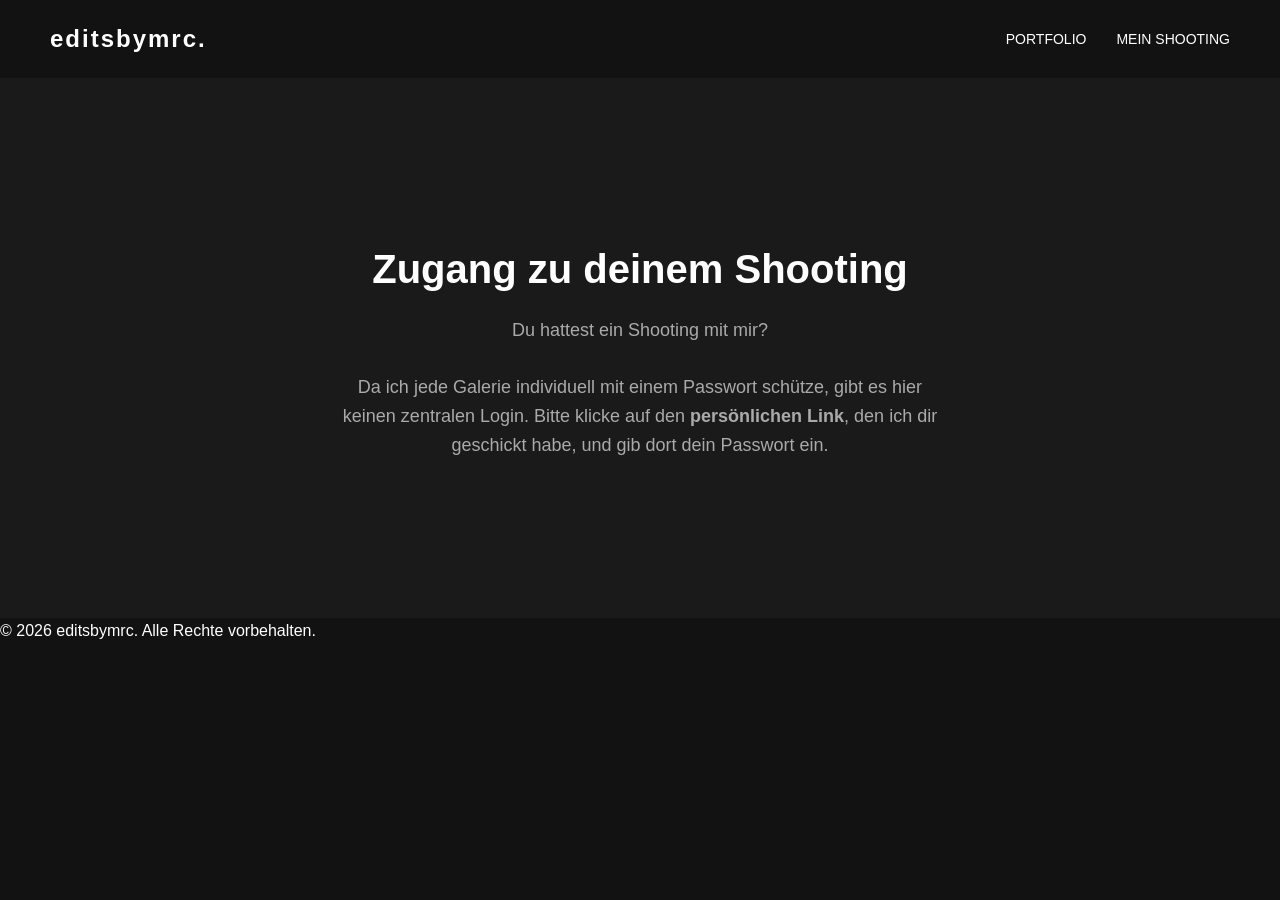
==== galerie.html @ 22534517 "hinzufügung von paar bilder" ====
<!DOCTYPE html>
<html lang="de">
<head>
    <meta charset="UTF-8">
    <meta name="viewport" content="width=device-width, initial-scale=1.0">
    <title>Mein Shooting | editsbymrc</title>
    <link rel="stylesheet" href="css/style.css">
</head>
<body>
<header>
    <div class="logo">
        <h1>editsbymrc.</h1>
    </div>
    <nav>
        <ul>
            <li><a href="index.html">Portfolio</a></li>
            <li><a href="galerie.html">Mein Shooting</a></li>
        </ul>
    </nav>
</header>

<main>
    <section class="hero fade-in" style="background: #1a1a1a; min-height: 60vh; display: flex; flex-direction: column; justify-content: center; align-items: center;">
        <h2>Zugang zu deinem Shooting</h2>
        <p style="color: #aaaaaa; max-width: 600px; margin: 0 auto;">
            Du hattest ein Shooting mit mir? <br><br>
            Da ich jede Galerie individuell mit einem Passwort schütze, gibt es hier keinen zentralen Login.
            Bitte klicke auf den <strong>persönlichen Link</strong>, den ich dir geschickt habe, und gib dort dein Passwort ein.
        </p>
    </section>
</main>

<footer>
    <p>&copy; 2026 editsbymrc. Alle Rechte vorbehalten.</p>
</footer>
</body>
</html>
---- css/style.css ----
/* --- BASIS-DESIGN (Dark Mode) --- */
* {
    margin: 0;
    padding: 0;
    box-sizing: border-box;
    font-family: 'Helvetica Neue', Arial, sans-serif;
}

html {
    scroll-behavior: smooth;
}

body {
    background-color: #121212;
    color: #ffffff;
    line-height: 1.6;
    /* Verhindert horizontales Scrollen global (WICHTIG!) */
    overflow-x: hidden;
}

/* Grundregel: Bilder dürfen NIEMALS breiter sein als ihr Container */
img {
    max-width: 100%;
    height: auto;
    display: block;
}

/* --- NAVIGATION --- */
header {
    display: flex;
    justify-content: space-between;
    align-items: center;
    padding: 20px 50px;
    background-color: rgba(18, 18, 18, 0.9);
    position: sticky;
    top: 0;
    z-index: 100;
}

header .logo h1 {
    font-size: 24px;
    letter-spacing: 2px;
}

nav ul {
    list-style: none;
    display: flex;
    gap: 30px;
}

nav a {
    color: #ffffff;
    text-decoration: none;
    font-size: 14px;
    text-transform: uppercase;
    transition: color 0.3s ease;
}

nav a:hover {
    color: #1259f3; /* Dein kräftiges Blau */
}

/* --- HERO SECTION (Einleitung) --- */
.hero {
    text-align: center;
    padding: 100px 20px;
    background: linear-gradient(to bottom, #1a1a1a, #121212);
}

.hero h2 {
    font-size: 40px;
    margin-bottom: 15px;
}

.hero p {
    color: #aaaaaa;
    font-size: 18px;
}

/* --- ANIMATIONEN --- */
.fade-in {
    animation: fadeInUp 1.2s ease-out forwards;
}

@keyframes fadeInUp {
    from {
        opacity: 0;
        transform: translateY(30px);
    }
    to {
        opacity: 1;
        transform: translateY(0);
    }
}

/* --- DAS BILDER-GRID (Portfolio) --- */
.portfolio-grid {
    display: grid;
    grid-template-columns: repeat(auto-fit, minmax(300px, 1fr));
    gap: 20px;
    padding: 50px;
}

/* --- DER MAGISCHE BILDERSCHUTZ (iPhone & Rechtsklick) --- */
.image-protect {
    position: relative;
    overflow: hidden;
    border-radius: 8px;
    transition: transform 0.4s ease, box-shadow 0.4s ease;
}

.image-protect:hover {
    transform: translateY(-5px);
    box-shadow: 0 10px 20px rgba(0, 0, 0, 0.5);
}

.image-protect img {
    width: 100%;
    height: 100%;
    object-fit: cover;

    /* Verhindert das Markieren des Bildes */
    user-select: none;
    -webkit-user-select: none;

    /* Deaktiviert Klick/Touch-Events auf das Bild */
    pointer-events: none;
}

/* Der unsichtbare Schild (Overlay) */
.image-protect .overlay {
    position: absolute;
    top: 0;
    left: 0;
    width: 100%;
    height: 100%;
    z-index: 10;
}

/* --- BUTTONS --- */
.btn-cta {
    display: inline-block;
    padding: 12px 30px;
    background-color: #1259f3;
    color: #ffffff;
    text-decoration: none;
    border-radius: 5px;
    font-weight: bold;
    text-transform: uppercase;
    font-size: 14px;
    letter-spacing: 1px;
    transition: background-color 0.3s ease, transform 0.2s ease;
    border: none;
    cursor: pointer;
}

.btn-cta:hover {
    background-color: #0d44c4;
    transform: translateY(-2px);
}

.btn-cta-small {
    display: inline-block;
    padding: 8px 20px;
    background-color: #1259f3;
    color: #ffffff;
    text-decoration: none;
    border-radius: 5px;
    font-weight: bold;
    text-transform: uppercase;
    font-size: 12px;
    letter-spacing: 1px;
    transition: background-color 0.3s ease, transform 0.2s ease;
    border: none;
    cursor: pointer;
    margin-top: 10px;
}

.btn-cta-small:hover {
    background-color: #0d44c4;
    transform: translateY(-2px);
}

/* --- POSTER BEREICH --- */
.poster-grid {
    display: grid;
    grid-template-columns: repeat(auto-fit, minmax(280px, 1fr));
    gap: 30px;
    padding: 40px 20px;
    max-width: 1200px;
    margin: 0 auto;
}

.poster-item {
    background-color: #1a1a1a;
    padding: 20px;
    border-radius: 8px;
    border: 1px solid #333;
    transition: border-color 0.3s ease;
}

.poster-item:hover {
    border-color: #1259f3;
}

.poster-image {
    margin-bottom: 15px;
    height: 250px;
    overflow: hidden;
}

.poster-item h3 {
    font-size: 18px;
    margin-bottom: 5px;
}

.poster-price {
    color: #aaaaaa;
    font-size: 14px;
    margin-bottom: 10px;
}

/* --- ENDGÜLTIGER MOBILER FIX (Smartphones & Tablets) --- */
@media (max-width: 768px) {

    header {
        flex-direction: column;
        padding: 15px;
    }

    /* FIX: Menüpunkte zentriert untereinander, kein Ausbrechen mehr! */
    nav ul {
        flex-direction: column;
        align-items: center;
        gap: 15px;
        padding: 0;
        width: 100%;
        margin-top: 15px;
    }

    .hero {
        padding: 40px 15px;
    }

    .hero h2 {
        font-size: 28px;
    }

    /* Grids radikal auf 1 Spalte zwingen, Padding reduzieren */
    .portfolio-grid, .poster-grid {
        padding: 15px;
        grid-template-columns: 1fr;
        gap: 20px;
    }
}
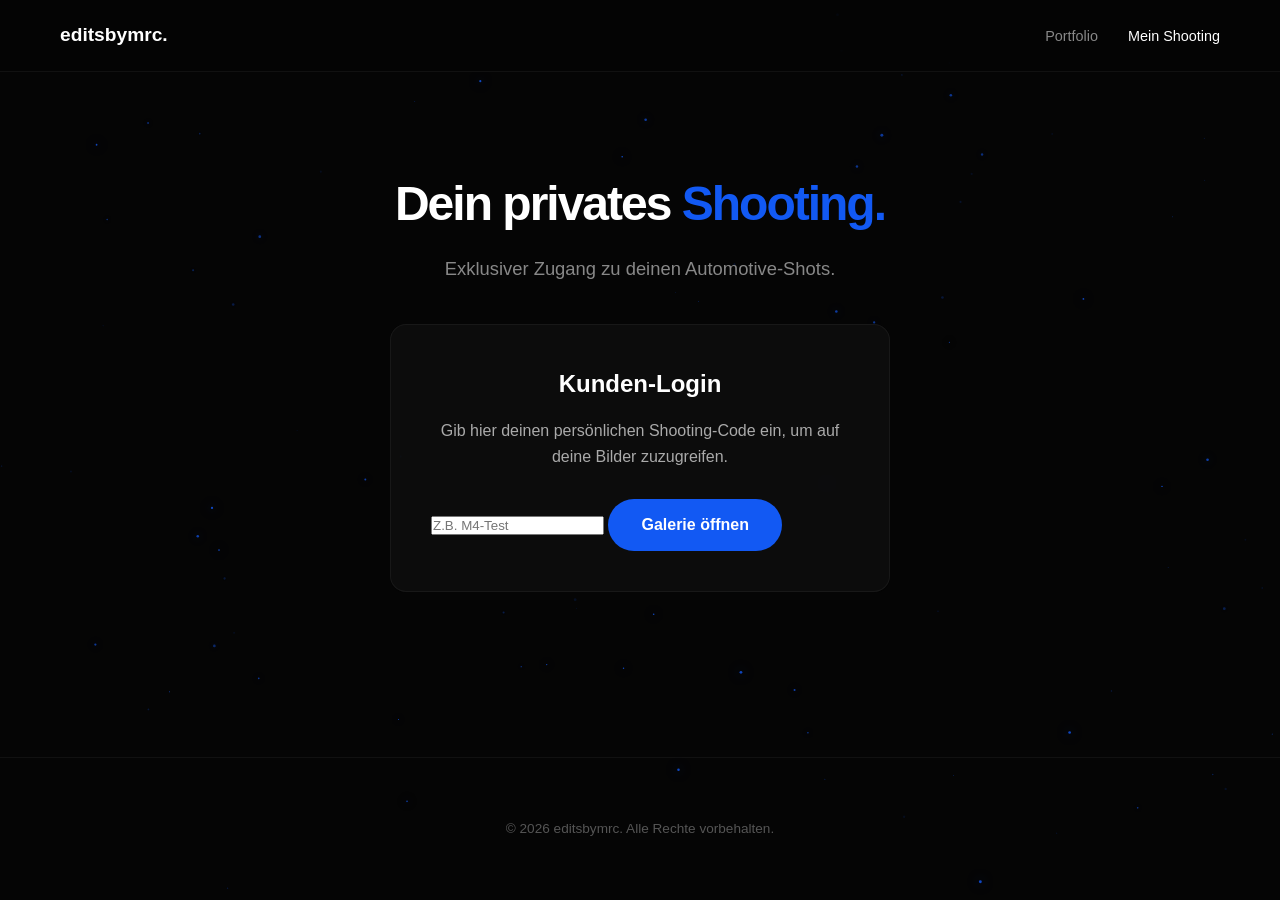
==== commit c342ebf0: "Kleinere Verbesserungen im Index und erste grosse schritte im Privaten shooting" ====
--- a/galerie.html
+++ b/galerie.html
@@ -2,36 +2,183 @@
 <html lang="de">
 <head>
     <meta charset="UTF-8">
-    <meta name="viewport" content="width=device-width, initial-scale=1.0">
-    <title>Mein Shooting | editsbymrc</title>
-    <link rel="stylesheet" href="css/style.css">
+    <meta name="viewport" content="width=device-width, initial-scale=1.0, maximum-scale=1.0, user-scalable=no">
+    <title>Mein Shooting | editsbymrc.</title>
+    <link rel="stylesheet" href="css/style.css?v=2.4">
 </head>
-<body>
-<header>
-    <div class="logo">
-        <h1>editsbymrc.</h1>
+
+<body oncontextmenu="return false;">
+
+<canvas id="particle-canvas"></canvas>
+
+<header class="glass-nav">
+    <div class="nav-container">
+        <div class="logo">
+            <h1>editsbymrc.</h1>
+        </div>
+        <nav>
+            <ul>
+                <li><a href="index.html">Portfolio</a></li>
+                <li><a href="galerie.html" class="active">Mein Shooting</a></li>
+            </ul>
+        </nav>
     </div>
-    <nav>
-        <ul>
-            <li><a href="index.html">Portfolio</a></li>
-            <li><a href="galerie.html">Mein Shooting</a></li>
-        </ul>
-    </nav>
 </header>
 
 <main>
-    <section class="hero fade-in" style="background: #1a1a1a; min-height: 60vh; display: flex; flex-direction: column; justify-content: center; align-items: center;">
-        <h2>Zugang zu deinem Shooting</h2>
-        <p style="color: #aaaaaa; max-width: 600px; margin: 0 auto;">
-            Du hattest ein Shooting mit mir? <br><br>
-            Da ich jede Galerie individuell mit einem Passwort schütze, gibt es hier keinen zentralen Login.
-            Bitte klicke auf den <strong>persönlichen Link</strong>, den ich dir geschickt habe, und gib dort dein Passwort ein.
-        </p>
+    <section class="hero framer-reveal" style="min-height: 80vh; display: flex; flex-direction: column; justify-content: center; padding-top: 150px;">
+
+        <h1 class="blur-reveal" style="font-size: 3rem;">Dein privates <span class="accent-text">Shooting.</span></h1>
+        <p style="font-size: 1.15rem; color: #888; margin-bottom: 40px;">Exklusiver Zugang zu deinen Automotive-Shots.</p>
+
+        <div class="service-card framer-reveal" style="max-width: 500px; width: 100%; margin: 0 auto; text-align: left; background: rgba(17, 17, 17, 0.7); backdrop-filter: blur(10px);">
+            <h3 style="font-size: 1.5rem; margin-bottom: 15px; color: #fff; text-align: center;">Kunden-Login</h3>
+            <p style="color: #aaa; font-size: 1rem; line-height: 1.6; margin-bottom: 30px; text-align: center;">
+                Gib hier deinen persönlichen Shooting-Code ein, um auf deine Bilder zuzugreifen.
+            </p>
+
+            <div class="login-wrapper">
+                <input type="text" id="shootingCode" class="login-input" placeholder="Z.B. M4-Test" onkeypress="handleEnter(event)">
+                <button onclick="openGallery()" class="btn-primary login-btn">Galerie öffnen</button>
+            </div>
+
+            <p id="error-msg" style="color: #ff4444; font-size: 0.9rem; margin-top: 15px; display: none; text-align: center;">Bitte gib einen gültigen Code ein.</p>
+        </div>
+
     </section>
 </main>
 
-<footer>
-    <p>&copy; 2026 editsbymrc. Alle Rechte vorbehalten.</p>
+<footer style="position: absolute; bottom: 0; width: 100%; border-top: 1px solid rgba(255, 255, 255, 0.05);">
+    <p style="padding: 20px; text-align: center; color: #555; font-size: 0.85rem; margin: 0;">&copy; 2026 editsbymrc. Alle Rechte vorbehalten.</p>
 </footer>
+
+<script>
+    // --- KUNDEN-LOGIN REDIRECT FUNKTION ---
+    function openGallery() {
+        const code = document.getElementById('shootingCode').value.trim();
+        const errorMsg = document.getElementById('error-msg');
+
+        if(code === "") {
+            errorMsg.style.display = "block";
+            document.getElementById('shootingCode').style.borderColor = "#ff4444";
+        } else {
+            errorMsg.style.display = "none";
+            // Leitet auf den eingegebenen Code + .html weiter
+            window.location.href = code + ".html";
+        }
+    }
+
+    function handleEnter(e) {
+        if(e.key === 'Enter') {
+            openGallery();
+        }
+    }
+
+    // --- Einfliegen der Elemente (Framer Reveal) ---
+    document.addEventListener("DOMContentLoaded", function() {
+        const observer = new IntersectionObserver((entries) => {
+            entries.forEach(entry => {
+                if (entry.isIntersecting) {
+                    entry.target.classList.add('framer-show');
+                    observer.unobserve(entry.target);
+                }
+            });
+        }, { threshold: 0.1 });
+
+        document.querySelectorAll('.framer-reveal').forEach((el) => {
+            observer.observe(el);
+        });
+    });
+
+    // --- Blur-Effekt der Überschrift ---
+    document.addEventListener("DOMContentLoaded", function() {
+        const blurText = document.querySelector('.blur-reveal');
+        if (blurText) {
+            const makeSharp = () => {
+                blurText.classList.add('focused');
+            };
+            window.addEventListener('mousemove', makeSharp, { once: true });
+            window.addEventListener('touchstart', makeSharp, { once: true });
+            setTimeout(makeSharp, 1000);
+        }
+    });
+
+    // --- Partikel-Hintergrund ---
+    document.addEventListener("DOMContentLoaded", function() {
+        const canvas = document.getElementById('particle-canvas');
+        if (!canvas) return;
+        const ctx = canvas.getContext('2d');
+
+        let particlesArray = [];
+
+        function setCanvasSize() {
+            canvas.width = window.innerWidth;
+            canvas.height = window.innerHeight;
+        }
+        setCanvasSize();
+
+        class Particle {
+            constructor() {
+                this.x = Math.random() * canvas.width;
+                this.y = Math.random() * canvas.height;
+                this.size = Math.random() * 1.2 + 0.3;
+                this.speedX = Math.random() * 0.3 - 0.15;
+                this.speedY = Math.random() * 0.3 - 0.15;
+                this.angle = Math.random() * Math.PI * 2;
+                this.pulseSpeed = Math.random() * 0.015 + 0.005;
+                this.opacity = 0;
+            }
+
+            update() {
+                this.x += this.speedX;
+                this.y += this.speedY;
+
+                if (this.x < 0) this.x = canvas.width;
+                if (this.x > canvas.width) this.x = 0;
+                if (this.y < 0) this.y = canvas.height;
+                if (this.y > canvas.height) this.y = 0;
+
+                this.angle += this.pulseSpeed;
+                this.opacity = (Math.sin(this.angle) * 0.35) + 0.45;
+            }
+
+            draw() {
+                ctx.beginPath();
+                ctx.arc(this.x, this.y, this.size, 0, Math.PI * 2);
+                ctx.fillStyle = `rgba(18, 89, 243, ${this.opacity})`;
+                ctx.shadowBlur = 15 * this.opacity;
+                ctx.shadowColor = `rgba(18, 89, 243, ${this.opacity})`;
+                ctx.fill();
+            }
+        }
+
+        function init() {
+            particlesArray = [];
+            let numberOfParticles = (canvas.width * canvas.height) / 12000;
+
+            for (let i = 0; i < numberOfParticles; i++) {
+                particlesArray.push(new Particle());
+            }
+        }
+
+        function animate() {
+            ctx.clearRect(0, 0, canvas.width, canvas.height);
+            for (let i = 0; i < particlesArray.length; i++) {
+                particlesArray[i].update();
+                particlesArray[i].draw();
+            }
+            requestAnimationFrame(animate);
+        }
+
+        init();
+        animate();
+
+        window.addEventListener('resize', () => {
+            setCanvasSize();
+            init();
+        });
+    });
+</script>
+
 </body>
 </html>
--- a/css/style.css
+++ b/css/style.css
@@ -1,255 +1,507 @@
-/* --- BASIS-DESIGN (Dark Mode) --- */
+/* =========================================
+   EDITSBYMRC - MASTER CSS (CLEAN & FIXED)
+   ========================================= */
+
+/* =========================================
+   PARTIKEL HINTERGRUND FIX
+   ========================================= */
+#particle-canvas {
+    position: fixed !important;
+    top: 0 !important;
+    left: 0 !important;
+    width: 100vw !important;
+    height: 100vh !important;
+    z-index: -999 !important;
+    pointer-events: none !important;
+    display: block !important;
+    margin: 0 !important;
+    padding: 0 !important;
+}
+
+/* --- OVERFLOW-FIX (Rettet das Sticky-Scroll-Rad) --- */
+html {
+    width: 100vw;
+    max-width: 100%;
+}
+
+body {
+    background-color: #050505;
+    color: #e0e0e0;
+    line-height: 1.6;
+    overflow-x: hidden;
+}
+
+/* --- RESET & BASIS --- */
 * {
     margin: 0;
     padding: 0;
     box-sizing: border-box;
-    font-family: 'Helvetica Neue', Arial, sans-serif;
-}
-
-html {
-    scroll-behavior: smooth;
-}
-
-body {
-    background-color: #121212;
-    color: #ffffff;
-    line-height: 1.6;
-    /* Verhindert horizontales Scrollen global (WICHTIG!) */
-    overflow-x: hidden;
-}
-
-/* Grundregel: Bilder dürfen NIEMALS breiter sein als ihr Container */
+    font-family: -apple-system, BlinkMacSystemFont, "Segoe UI", Roboto, Helvetica, Arial, sans-serif;
+}
+
+/* --- BILDERSCHUTZ --- */
 img {
-    max-width: 100%;
-    height: auto;
-    display: block;
-}
+    -webkit-touch-callout: none;
+    -webkit-user-select: none;
+    -moz-user-select: none;
+    -ms-user-select: none;
+    user-select: none;
+    -webkit-user-drag: none;
+    pointer-events: auto;
+}
+
+/* --- HILFSKLASSEN --- */
+.ratio-2-3 { aspect-ratio: 2 / 3; }
+.ratio-3-2 { aspect-ratio: 3 / 2; }
 
 /* --- NAVIGATION --- */
-header {
+.glass-nav {
+    position: fixed;
+    top: 0;
+    width: 100%;
+    background: rgba(5, 5, 5, 0.7);
+    backdrop-filter: blur(16px);
+    -webkit-backdrop-filter: blur(16px);
+    border-bottom: 1px solid rgba(255, 255, 255, 0.05);
+    z-index: 1000;
+}
+
+.nav-container {
+    max-width: 1200px;
+    margin: 0 auto;
+    padding: 20px;
     display: flex;
     justify-content: space-between;
     align-items: center;
-    padding: 20px 50px;
-    background-color: rgba(18, 18, 18, 0.9);
-    position: sticky;
-    top: 0;
-    z-index: 100;
-}
-
-header .logo h1 {
-    font-size: 24px;
-    letter-spacing: 2px;
-}
-
-nav ul {
-    list-style: none;
+}
+
+.logo h1 { font-size: 1.2rem; font-weight: 700; color: #fff; }
+nav ul { list-style: none; display: flex; gap: 30px; }
+nav a { color: #888; text-decoration: none; font-size: 0.9rem; font-weight: 500; transition: color 0.3s ease; }
+nav a:hover, nav a.active { color: #fff; }
+
+/* --- HERO SECTION --- */
+.hero {
+    padding: 180px 20px 100px 20px;
+    text-align: center;
+    max-width: 800px;
+    margin: 0 auto;
+}
+
+.hero h1 { font-size: 4rem; font-weight: 800; letter-spacing: -2px; line-height: 1.1; margin-bottom: 24px; color: #ffffff; }
+.accent-text { color: #1259f3; }
+.hero p { font-size: 1.25rem; color: #888; margin-bottom: 20px; }
+
+/* --- TEXT ANIMATION: BREATHING GLOW --- */
+.text-glow-pulse {
+    display: block;
+    margin-bottom: 40px;
+    color: #ffffff;
+    font-weight: bold;
+    animation: neonPulse 5.0s ease-in-out infinite alternate;
+}
+
+@keyframes neonPulse {
+    from { text-shadow: 0 0 19px #1259F3, 0 0 38px #1259F3; }
+    to { text-shadow: 0 0 75px #1259F3, 0 0 113px #1259F3; }
+}
+
+/* --- BUTTON VARIANTE 2: RADAR PULSE --- */
+.btn-primary {
+    display: inline-block;
+    background-color: #1259f3;
+    color: #ffffff;
+    padding: 16px 32px;
+    border-radius: 30px;
+    text-decoration: none;
+    font-weight: 600;
+    font-size: 1rem;
+    transition: all 0.3s cubic-bezier(0.16, 1, 0.3, 1);
+    border: 1px solid transparent;
+    animation: buttonPulse 2s infinite;
+}
+
+.btn-primary:hover {
+    background-color: #0d46c4;
+    transform: translateY(-3px);
+    animation: none;
+    box-shadow: 0 10px 30px rgba(18, 89, 243, 0.6);
+}
+
+@keyframes buttonPulse {
+    0% { box-shadow: 0 0 0 0 rgba(18, 89, 243, 0.7); }
+    70% { box-shadow: 0 0 0 15px rgba(18, 89, 243, 0); }
+    100% { box-shadow: 0 0 0 0 rgba(18, 89, 243, 0); }
+}
+
+/* --- CINEMATIC BLUR REVEAL --- */
+.blur-reveal {
+    filter: blur(12px);
+    opacity: 0.7;
+    transition: filter 1.5s cubic-bezier(0.16, 1, 0.3, 1), opacity 1.5s ease;
+    cursor: pointer;
+}
+.blur-reveal.focused { filter: blur(0px); opacity: 1; }
+
+/* =========================================
+   SCROLL-WHEEL GALERIE (Desktop)
+   ========================================= */
+.wheel-section { height: 400vh; margin-top: 10vh; position: relative; }
+
+/* Die Hintergrundfarbe ist wieder #050505, damit es exakt wie vorher aussieht */
+.wheel-sticky { position: sticky; top: 0; height: 100vh; width: 100%; overflow: hidden; background-color: #050505; }
+.wheel-container {
+    position: absolute; bottom: -68vw; left: 50%; width: 100vw; height: 100vw;
+    margin-left: -50vw; border-radius: 50%; transition: transform 0.1s linear;
+}
+
+.wheel-item {
+    position: absolute; top: -160px; left: 50%; width: 240px; margin-left: -120px;
+    transform-origin: center calc(50vw + 160px); transform: rotate(calc(var(--i) * 30deg));
+}
+
+.wheel-item .img-wrapper {
+    border-radius: 12px; overflow: hidden; border: 1px solid rgba(255, 255, 255, 0.05);
+    background: #111; box-shadow: 0 25px 50px rgba(0,0,0,0.7); transition: transform 0.4s ease;
+    width: 100%;
+    aspect-ratio: 2 / 3;
+}
+
+.wheel-item img { width: 100%; height: 100%; object-fit: cover; display: block; }
+.wheel-item:hover .img-wrapper { transform: scale(1.05) translateY(-15px); border-color: #1259f3; }
+
+.wheel-blur-overlay {
+    position: absolute; bottom: -5px; left: 0; width: 100%; height: 20vh;
+    background: linear-gradient(to bottom, rgba(5,5,5,0) 0%, rgba(5,5,5,0.9) 60%, rgba(5,5,5,1) 100%);
+    backdrop-filter: blur(12px); -webkit-backdrop-filter: blur(12px);
+    mask-image: linear-gradient(to bottom, rgba(0,0,0,0) 0%, rgba(0,0,0,1) 40%);
+    -webkit-mask-image: -webkit-linear-gradient(top, rgba(0,0,0,0) 0%, rgba(0,0,0,1) 40%);
+    z-index: 10; pointer-events: none;
+}
+
+/* --- SCROLL INDIKATOR: ATMENDE BLAUE PFEILE --- */
+.scroll-indicator-arrows {
+    position: absolute;
+    bottom: 8vh;
+    left: 50%;
+    transform: translateX(-50%);
+    z-index: 20;
     display: flex;
-    gap: 30px;
-}
-
-nav a {
+    flex-direction: column;
+    align-items: center;
+    pointer-events: none;
+}
+
+.scroll-indicator-arrows .scroll-text {
+    color: #888;
+    font-size: 0.65rem;
+    letter-spacing: 4px;
+    text-transform: uppercase;
+    margin-bottom: 5px;
+}
+
+.scroll-indicator-arrows .arrow-container {
+    display: flex;
+    flex-direction: column;
+    align-items: center;
+}
+
+/* Die blauen Pfeilspitzen */
+.scroll-arrow {
+    width: 14px;
+    height: 14px;
+    border-right: 2px solid #1259f3;
+    border-bottom: 2px solid #1259f3;
+    transform: rotate(45deg);
+    margin-bottom: -4px;
+    animation: arrowPulse 1.5s infinite;
+}
+
+/* Lässt sie nacheinander wie einen Wasserfall aufleuchten */
+.scroll-arrow:nth-child(1) { animation-delay: 0s; }
+.scroll-arrow:nth-child(2) { animation-delay: 0.15s; }
+.scroll-arrow:nth-child(3) { animation-delay: 0.3s; }
+
+@keyframes arrowPulse {
+    0% { opacity: 0; transform: rotate(45deg) translate(-5px, -5px); }
+    50% { opacity: 1; filter: drop-shadow(0 0 8px #1259f3); } /* Der blaue Glow */
+    100% { opacity: 0; transform: rotate(45deg) translate(5px, 5px); }
+}
+
+/* PFEILE FÜR DESKTOP VERSTECKEN */
+.mobile-gallery-arrows { display: none; }
+
+/* --- KUNDENBEWERTUNGEN & SERVICES --- */
+.testimonials-section, .showcase-section, .services-section { max-width: 1200px; margin: 120px auto; padding: 0 20px; }
+.testimonials-header { text-align: center; margin-bottom: 60px; }
+.testimonials-header h2 { font-size: 2.5rem; color: #fff; margin-bottom: 15px; }
+.testimonials-header p { color: #888; font-size: 1.1rem; }
+.testimonials-grid, .services-section { display: grid; grid-template-columns: repeat(3, 1fr); gap: 24px; }
+.testimonial-card, .service-card { background: #111; border: 1px solid rgba(255, 255, 255, 0.05); border-radius: 16px; padding: 40px; transition: all 0.4s ease; }
+.testimonial-card:hover, .service-card:hover { border-color: #1259f3; transform: translateY(-5px); }
+.testimonial-stars { color: #1259f3; font-size: 1.1rem; margin-bottom: 20px; letter-spacing: 2px; }
+.testimonial-text, .service-card p { color: #e0e0e0; font-size: 1.05rem; line-height: 1.6; margin-bottom: 30px; }
+.service-card h3 { color: #fff; font-size: 1.4rem; margin-bottom: 15px; }
+.testimonial-client { display: flex; align-items: center; gap: 15px; border-top: 1px solid rgba(255, 255, 255, 0.05); padding-top: 20px; }
+.client-avatar { width: 42px; height: 42px; background: rgba(18, 89, 243, 0.1); border: 1px solid rgba(18, 89, 243, 0.3); color: #1259f3; border-radius: 50%; display: flex; align-items: center; justify-content: center; font-weight: 700; }
+.client-info { display: flex; flex-direction: column; }
+.client-name { color: #fff; font-weight: 600; font-size: 0.95rem; }
+.client-car { color: #888; font-size: 0.85rem; margin-top: 2px; }
+
+/* =========================================
+   FIX FÜR DEN SLIDER
+   ========================================= */
+.showcase-row { display: flex; align-items: center; gap: 60px; }
+.showcase-row:nth-child(even) { flex-direction: row-reverse; }
+.showcase-text { flex: 1; }
+.showcase-text h3 { font-size: 2.5rem; margin-bottom: 20px; color: #fff; }
+.showcase-text p { color: #888; font-size: 1.1rem; }
+
+.showcase-slider {
+    flex: 1.5; position: relative; border-radius: 20px; overflow: hidden;
+    background: #111; border: 1px solid rgba(255, 255, 255, 0.05);
+    height: auto;
+}
+
+.before-after-wrapper { position: relative; width: 100%; height: auto; }
+
+.img-raw {
+    position: relative;
+    display: block;
+    width: 100%;
+    height: auto;
+    pointer-events: none;
+}
+
+.img-edit {
+    position: absolute; top: 0; left: 0; width: 100%; height: 100%;
+    object-fit: cover; pointer-events: none; z-index: 2;
+    clip-path: polygon(0 0, 50% 0, 50% 100%, 0 100%);
+}
+
+.slider-control { position: absolute; top: 0; left: 0; width: 100%; height: 100%; z-index: 10; opacity: 0; cursor: ew-resize; }
+.slider-line { position: absolute; top: 0; left: 50%; width: 2px; height: 100%; background: white; z-index: 3; transform: translateX(-50%); }
+.slider-button { position: absolute; top: 50%; left: 50%; width: 50px; height: 50px; background: #1259f3; border-radius: 50%; display: flex; justify-content: center; align-items: center; z-index: 4; transform: translate(-50%, -50%); border: 3px solid white; color: white; font-weight: bold; animation: buttonPulse 3s infinite}
+
+/* --- ABOUT & FINAL CTA --- */
+.about-section { display: flex; align-items: center; max-width: 800px; margin: 120px auto; gap: 40px; padding: 0 20px; }
+.about-img-wrapper { width: 150px; height: 150px; border-radius: 50%; border: 2px solid #1259f3; overflow: hidden; flex-shrink: 0; padding: 7px; background-color: #050505; }
+.about-img-wrapper img { width: 100%; height: 100%; object-fit: cover; border-radius: 50%; }
+.about-info h2 { font-size: 2rem; color: #fff; margin-bottom: 10px; }
+.about-info p { color: #888; font-size: 1.05rem; }
+
+.final-cta {
+    text-align: center;
+    padding: 120px 20px;
+    background: transparent;
+}
+.final-cta h2 { font-size: 2.5rem; color: #fff; margin-bottom: 15px; }
+.final-cta p { color: #888; margin-bottom: 30px; }
+
+footer { padding: 40px; text-align: center; border-top: 1px solid rgba(255, 255, 255, 0.05); color: #555; font-size: 0.85rem; }
+
+/* =========================================
+   KUNDEN-GALERIE (Für die privaten Seiten)
+   ========================================= */
+.client-hero {
+    padding: 160px 20px 80px 20px;
+    text-align: center;
+    max-width: 800px;
+    margin: 0 auto;
+}
+
+.client-hero h1 {
+    font-size: 3.5rem;
+    font-weight: 800;
+    letter-spacing: -1px;
+    line-height: 1.1;
+    margin-bottom: 15px;
     color: #ffffff;
-    text-decoration: none;
-    font-size: 14px;
-    text-transform: uppercase;
-    transition: color 0.3s ease;
-}
-
-nav a:hover {
-    color: #1259f3; /* Dein kräftiges Blau */
-}
-
-/* --- HERO SECTION (Einleitung) --- */
-.hero {
-    text-align: center;
-    padding: 100px 20px;
-    background: linear-gradient(to bottom, #1a1a1a, #121212);
-}
-
-.hero h2 {
-    font-size: 40px;
-    margin-bottom: 15px;
-}
-
-.hero p {
-    color: #aaaaaa;
-    font-size: 18px;
-}
-
-/* --- ANIMATIONEN --- */
-.fade-in {
-    animation: fadeInUp 1.2s ease-out forwards;
-}
-
-@keyframes fadeInUp {
-    from {
-        opacity: 0;
-        transform: translateY(30px);
-    }
-    to {
-        opacity: 1;
-        transform: translateY(0);
-    }
-}
-
-/* --- DAS BILDER-GRID (Portfolio) --- */
-.portfolio-grid {
+}
+
+.client-hero p {
+    font-size: 1.1rem;
+    color: #888;
+}
+
+.client-gallery-grid {
+    max-width: 1400px;
+    margin: 0 auto 100px auto;
+    padding: 0 20px;
     display: grid;
-    grid-template-columns: repeat(auto-fit, minmax(300px, 1fr));
+    /* Macht das Raster automatisch responsiv! */
+    grid-template-columns: repeat(auto-fill, minmax(320px, 1fr));
     gap: 20px;
-    padding: 50px;
-}
-
-/* --- DER MAGISCHE BILDERSCHUTZ (iPhone & Rechtsklick) --- */
-.image-protect {
-    position: relative;
+}
+
+.client-gallery-grid .gallery-item {
+    width: 100%;
+    border-radius: 12px;
     overflow: hidden;
-    border-radius: 8px;
-    transition: transform 0.4s ease, box-shadow 0.4s ease;
-}
-
-.image-protect:hover {
-    transform: translateY(-5px);
-    box-shadow: 0 10px 20px rgba(0, 0, 0, 0.5);
-}
-
-.image-protect img {
+    background: #111;
+    border: 1px solid rgba(255, 255, 255, 0.05);
+    cursor: pointer;
+    transition: transform 0.4s ease, box-shadow 0.4s ease, border-color 0.4s ease;
+}
+
+.client-gallery-grid .gallery-item img {
     width: 100%;
     height: 100%;
     object-fit: cover;
-
-    /* Verhindert das Markieren des Bildes */
-    user-select: none;
-    -webkit-user-select: none;
-
-    /* Deaktiviert Klick/Touch-Events auf das Bild */
-    pointer-events: none;
-}
-
-/* Der unsichtbare Schild (Overlay) */
-.image-protect .overlay {
-    position: absolute;
+    display: block;
+    aspect-ratio: 3 / 2; /* Einheitliches Querformat für alle Bilder */
+    transition: transform 0.5s ease;
+}
+
+.client-gallery-grid .gallery-item:hover {
+    transform: translateY(-5px);
+    box-shadow: 0 15px 35px rgba(0,0,0,0.6);
+    border-color: #1259f3;
+}
+
+.client-gallery-grid .gallery-item:hover img {
+    transform: scale(1.03);
+}
+
+.download-cta-section {
+    max-width: 800px;
+    margin: 0 auto 100px auto;
+    padding: 60px 30px;
+    text-align: center;
+    background: rgba(17, 17, 17, 0.7);
+    backdrop-filter: blur(10px);
+    -webkit-backdrop-filter: blur(10px);
+    border-radius: 16px;
+    border: 1px solid rgba(255, 255, 255, 0.05);
+    box-shadow: 0 20px 40px rgba(0,0,0,0.5);
+}
+
+/* =========================================
+   RESPONSIVE (Mobil - Premium App Vibe)
+   ========================================= */
+@media (max-width: 900px) {
+    .nav-container { flex-direction: column; gap: 15px; padding: 15px; }
+    nav ul { gap: 20px; }
+    .hero { padding: 140px 20px 60px 20px; }
+    .hero h1 { font-size: 2.2rem; }
+    .hero p { font-size: 1rem; margin-bottom: 30px; }
+
+    /* === Horizontal Swipe Carousel fürs Handy === */
+    .wheel-blur-overlay { display: none; }
+    .wheel-section { height: auto; padding: 40px 0; margin: 40px 0; overflow: hidden; position: relative; }
+    .wheel-sticky { position: relative; height: auto; overflow: visible; background-color: transparent; }
+
+    .wheel-container {
+        position: relative; width: 100%; height: auto; bottom: auto; left: auto; margin: 0;
+        transform: none !important; border: none; display: flex; flex-direction: row; gap: 15px;
+        overflow-x: auto; scroll-snap-type: x mandatory; padding: 0 20px;
+        -webkit-overflow-scrolling: touch; scrollbar-width: none; scroll-behavior: smooth;
+    }
+    .wheel-container::-webkit-scrollbar { display: none; }
+
+    /* === BILDER-FIX FÜR MOBILE === */
+    .wheel-item {
+        position: relative !important;
+        width: 85%;
+        max-width: 320px !important;
+        flex-shrink: 0;
+        left: auto !important;
+        margin: 0 !important;
+        top: 0 !important;
+        padding: 0 !important;
+        transform: none !important;
+        scroll-snap-align: center;
+        vertical-align: top;
+        display: block;
+    }
+
+    .wheel-container { border-radius: 0 !important; clip-path: none !important; }
+
+    .wheel-item .img-wrapper, .wheel-item img {
+        border-radius: 16px !important;
+        border: 1px solid rgba(255, 255, 255, 0.05) !important;
+        box-shadow: 0 10px 30px rgba(0,0,0,0.5) !important;
+        aspect-ratio: 2 / 3;
+        height: auto !important;
+    }
+
+    .wheel-section, .wheel-sticky, .wheel-container { overflow: visible !important; overflow-x: auto !important; }
+
+    /* === PFEIL-NAVIGATION === */
+    .mobile-gallery-arrows {
+        display: flex; justify-content: space-between; position: absolute; top: 50%; left: 0;
+        width: 100%; transform: translateY(-50%); z-index: 50; pointer-events: none; padding: 0 10px;
+    }
+    .arrow-btn {
+        pointer-events: auto; background: rgba(18, 89, 243, 0.85); color: white; border: none;
+        width: 45px; height: 45px; border-radius: 50%; font-size: 1.5rem; display: flex;
+        align-items: center; justify-content: center; box-shadow: 0 4px 15px rgba(0,0,0,0.6);
+        transition: transform 0.2s ease, background 0.2s ease; backdrop-filter: blur(5px); -webkit-backdrop-filter: blur(5px);
+    }
+    .arrow-btn:active { transform: scale(0.9); background: #0d46c4; }
+
+    /* NEU: Scroll-Pfeile auf dem Handy verstecken */
+    .scroll-indicator-arrows { display: none !important; }
+
+    /* === FIX FÜR BEWERTUNGEN & SERVICES === */
+    .testimonials-grid, .services-section { display: flex !important; flex-direction: column !important; width: 100% !important; gap: 20px !important; padding: 0 !important; }
+    .testimonial-card, .service-card { width: 100% !important; max-width: 100vw !important; padding: 30px 25px !important; margin: 0 !important; box-sizing: border-box !important; }
+    .testimonials-section, .showcase-section, .about-section { width: 100% !important; max-width: 100vw !important; padding: 0 20px !important; margin-left: auto !important; margin-right: auto !important; box-sizing: border-box !important; overflow-x: hidden !important; }
+    .testimonial-client { flex-wrap: wrap !important; }
+} /* <--- HIER ENDET DER HANDY-BEREICH! ALLES DANACH GILT WIEDER FÜR ALLE! ---> */
+
+/* =========================================
+   LIGHTBOX (Bilder groß anzeigen)
+   ========================================= */
+.lightbox {
+    display: none;
+    position: fixed;
+    z-index: 2000;
     top: 0;
     left: 0;
-    width: 100%;
-    height: 100%;
-    z-index: 10;
-}
-
-/* --- BUTTONS --- */
-.btn-cta {
-    display: inline-block;
-    padding: 12px 30px;
-    background-color: #1259f3;
-    color: #ffffff;
-    text-decoration: none;
-    border-radius: 5px;
-    font-weight: bold;
-    text-transform: uppercase;
-    font-size: 14px;
-    letter-spacing: 1px;
-    transition: background-color 0.3s ease, transform 0.2s ease;
-    border: none;
+    width: 100vw;
+    height: 100vh;
+    background-color: rgba(5, 5, 5, 0.95);
+    backdrop-filter: blur(10px);
+    -webkit-backdrop-filter: blur(10px);
+    justify-content: center;
+    align-items: center;
+}
+
+.lightbox.active {
+    display: flex;
+}
+
+.lightbox-content {
+    max-width: 90%;
+    max-height: 90vh;
+    border-radius: 8px;
+    box-shadow: 0 0 50px rgba(0,0,0,0.8);
+    object-fit: contain;
+    animation: zoomIn 0.3s ease;
+}
+
+.lightbox-close {
+    position: absolute;
+    top: 30px;
+    right: 40px;
+    color: #888;
+    font-size: 45px;
+    font-weight: 300;
     cursor: pointer;
-}
-
-.btn-cta:hover {
-    background-color: #0d44c4;
-    transform: translateY(-2px);
-}
-
-.btn-cta-small {
-    display: inline-block;
-    padding: 8px 20px;
-    background-color: #1259f3;
-    color: #ffffff;
-    text-decoration: none;
-    border-radius: 5px;
-    font-weight: bold;
-    text-transform: uppercase;
-    font-size: 12px;
-    letter-spacing: 1px;
-    transition: background-color 0.3s ease, transform 0.2s ease;
-    border: none;
+    transition: color 0.3s;
+}
+
+.lightbox-close:hover {
+    color: #1259f3;
+}
+
+@keyframes zoomIn {
+    from { transform: scale(0.95); opacity: 0; }
+    to { transform: scale(1); opacity: 1; }
+}
+
+/* Zeigt dem User in der Galerie, dass er klicken kann */
+.wheel-item img {
     cursor: pointer;
-    margin-top: 10px;
-}
-
-.btn-cta-small:hover {
-    background-color: #0d44c4;
-    transform: translateY(-2px);
-}
-
-/* --- POSTER BEREICH --- */
-.poster-grid {
-    display: grid;
-    grid-template-columns: repeat(auto-fit, minmax(280px, 1fr));
-    gap: 30px;
-    padding: 40px 20px;
-    max-width: 1200px;
-    margin: 0 auto;
-}
-
-.poster-item {
-    background-color: #1a1a1a;
-    padding: 20px;
-    border-radius: 8px;
-    border: 1px solid #333;
-    transition: border-color 0.3s ease;
-}
-
-.poster-item:hover {
-    border-color: #1259f3;
-}
-
-.poster-image {
-    margin-bottom: 15px;
-    height: 250px;
-    overflow: hidden;
-}
-
-.poster-item h3 {
-    font-size: 18px;
-    margin-bottom: 5px;
-}
-
-.poster-price {
-    color: #aaaaaa;
-    font-size: 14px;
-    margin-bottom: 10px;
-}
-
-/* --- ENDGÜLTIGER MOBILER FIX (Smartphones & Tablets) --- */
-@media (max-width: 768px) {
-
-    header {
-        flex-direction: column;
-        padding: 15px;
-    }
-
-    /* FIX: Menüpunkte zentriert untereinander, kein Ausbrechen mehr! */
-    nav ul {
-        flex-direction: column;
-        align-items: center;
-        gap: 15px;
-        padding: 0;
-        width: 100%;
-        margin-top: 15px;
-    }
-
-    .hero {
-        padding: 40px 15px;
-    }
-
-    .hero h2 {
-        font-size: 28px;
-    }
-
-    /* Grids radikal auf 1 Spalte zwingen, Padding reduzieren */
-    .portfolio-grid, .poster-grid {
-        padding: 15px;
-        grid-template-columns: 1fr;
-        gap: 20px;
-    }
 }
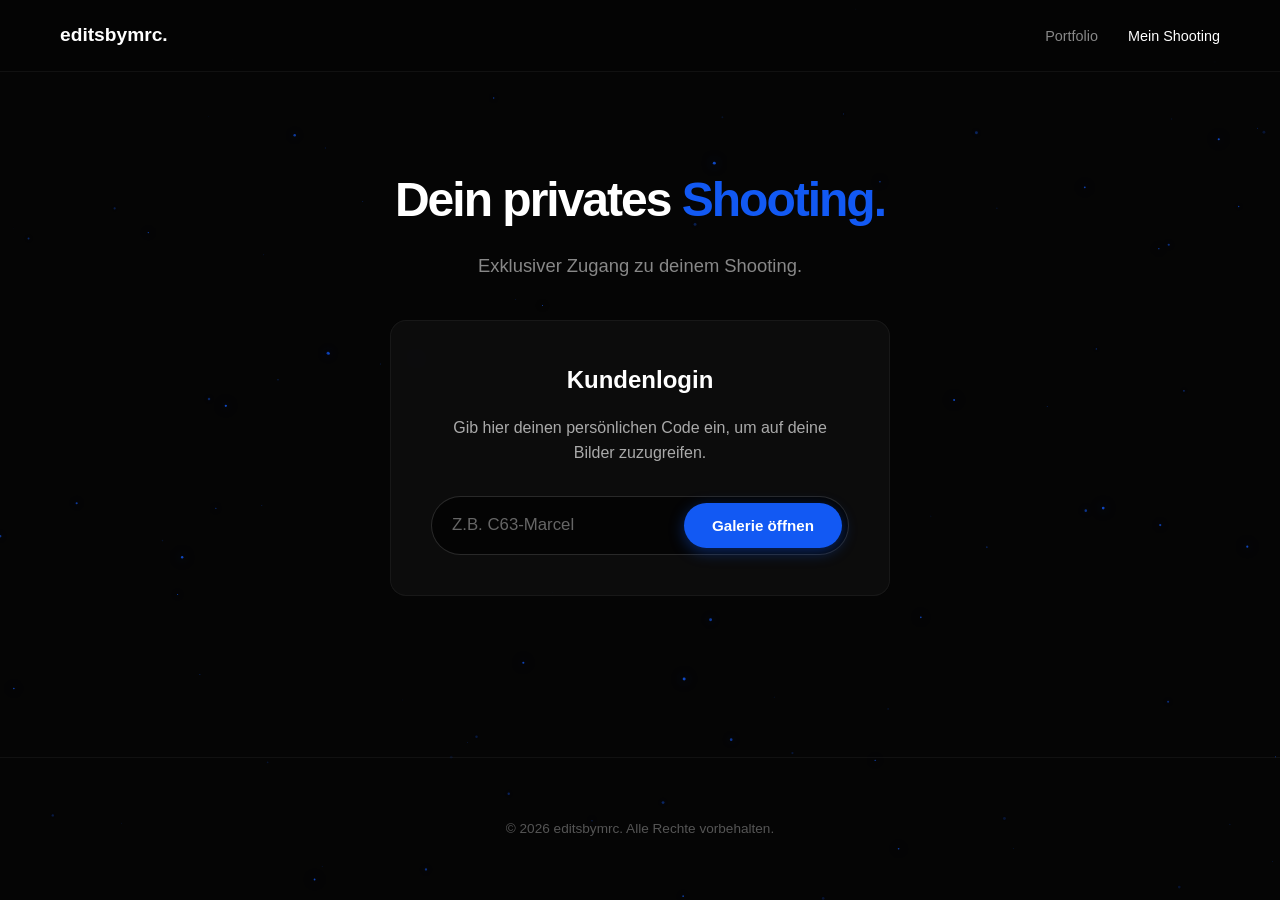
==== commit ed27e40b: "mobile anpassungen und slide deck für das private shooting" ====
--- a/galerie.html
+++ b/galerie.html
@@ -29,17 +29,17 @@
     <section class="hero framer-reveal" style="min-height: 80vh; display: flex; flex-direction: column; justify-content: center; padding-top: 150px;">
 
         <h1 class="blur-reveal" style="font-size: 3rem;">Dein privates <span class="accent-text">Shooting.</span></h1>
-        <p style="font-size: 1.15rem; color: #888; margin-bottom: 40px;">Exklusiver Zugang zu deinen Automotive-Shots.</p>
+        <p style="font-size: 1.15rem; color: #888; margin-bottom: 40px;">Exklusiver Zugang zu deinem Shooting.</p>
 
         <div class="service-card framer-reveal" style="max-width: 500px; width: 100%; margin: 0 auto; text-align: left; background: rgba(17, 17, 17, 0.7); backdrop-filter: blur(10px);">
-            <h3 style="font-size: 1.5rem; margin-bottom: 15px; color: #fff; text-align: center;">Kunden-Login</h3>
+            <h3 style="font-size: 1.5rem; margin-bottom: 15px; color: #fff; text-align: center;"> Kundenlogin</h3>
             <p style="color: #aaa; font-size: 1rem; line-height: 1.6; margin-bottom: 30px; text-align: center;">
-                Gib hier deinen persönlichen Shooting-Code ein, um auf deine Bilder zuzugreifen.
+                Gib hier deinen persönlichen Code ein, um auf deine Bilder zuzugreifen.
             </p>
 
-            <div class="login-wrapper">
-                <input type="text" id="shootingCode" class="login-input" placeholder="Z.B. M4-Test" onkeypress="handleEnter(event)">
-                <button onclick="openGallery()" class="btn-primary login-btn">Galerie öffnen</button>
+            <div class="premium-login-wrapper">
+                <input type="text" id="shootingCode" class="premium-login-input" placeholder="Z.B. C63-Marcel" onkeypress="handleEnter(event)" autocomplete="off">
+                <button onclick="openGallery()" class="premium-login-btn">Galerie öffnen</button>
             </div>
 
             <p id="error-msg" style="color: #ff4444; font-size: 0.9rem; margin-top: 15px; display: none; text-align: center;">Bitte gib einen gültigen Code ein.</p>
--- a/css/style.css
+++ b/css/style.css
@@ -49,10 +49,6 @@
     -webkit-user-drag: none;
     pointer-events: auto;
 }
-
-/* --- HILFSKLASSEN --- */
-.ratio-2-3 { aspect-ratio: 2 / 3; }
-.ratio-3-2 { aspect-ratio: 3 / 2; }
 
 /* --- NAVIGATION --- */
 .glass-nav {
@@ -148,7 +144,6 @@
    ========================================= */
 .wheel-section { height: 400vh; margin-top: 10vh; position: relative; }
 
-/* Die Hintergrundfarbe ist wieder #050505, damit es exakt wie vorher aussieht */
 .wheel-sticky { position: sticky; top: 0; height: 100vh; width: 100%; overflow: hidden; background-color: #050505; }
 .wheel-container {
     position: absolute; bottom: -68vw; left: 50%; width: 100vw; height: 100vw;
@@ -167,7 +162,7 @@
     aspect-ratio: 2 / 3;
 }
 
-.wheel-item img { width: 100%; height: 100%; object-fit: cover; display: block; }
+.wheel-item img { width: 100%; height: 100%; object-fit: cover; display: block; cursor: pointer; }
 .wheel-item:hover .img-wrapper { transform: scale(1.05) translateY(-15px); border-color: #1259f3; }
 
 .wheel-blur-overlay {
@@ -206,7 +201,6 @@
     align-items: center;
 }
 
-/* Die blauen Pfeilspitzen */
 .scroll-arrow {
     width: 14px;
     height: 14px;
@@ -217,18 +211,16 @@
     animation: arrowPulse 1.5s infinite;
 }
 
-/* Lässt sie nacheinander wie einen Wasserfall aufleuchten */
 .scroll-arrow:nth-child(1) { animation-delay: 0s; }
 .scroll-arrow:nth-child(2) { animation-delay: 0.15s; }
 .scroll-arrow:nth-child(3) { animation-delay: 0.3s; }
 
 @keyframes arrowPulse {
     0% { opacity: 0; transform: rotate(45deg) translate(-5px, -5px); }
-    50% { opacity: 1; filter: drop-shadow(0 0 8px #1259f3); } /* Der blaue Glow */
+    50% { opacity: 1; filter: drop-shadow(0 0 8px #1259f3); }
     100% { opacity: 0; transform: rotate(45deg) translate(5px, 5px); }
 }
 
-/* PFEILE FÜR DESKTOP VERSTECKEN */
 .mobile-gallery-arrows { display: none; }
 
 /* --- KUNDENBEWERTUNGEN & SERVICES --- */
@@ -300,8 +292,9 @@
 
 footer { padding: 40px; text-align: center; border-top: 1px solid rgba(255, 255, 255, 0.05); color: #555; font-size: 0.85rem; }
 
-/* =========================================
-   KUNDEN-GALERIE (Für die privaten Seiten)
+
+/* =========================================
+   CINEMATIC CARD STACK (Kunden-Galerie 2:3 FIX)
    ========================================= */
 .client-hero {
     padding: 160px 20px 80px 20px;
@@ -324,42 +317,65 @@
     color: #888;
 }
 
-.client-gallery-grid {
-    max-width: 1400px;
+/* === SCROLL HINWEIS FÜR DIE KUNDENGALERIE === */
+.client-scroll-indicator {
+    display: flex;
+    flex-direction: column;
+    align-items: center;
+    margin-top: 50px; /* Schöner Abstand zum Text */
+    pointer-events: none;
+}
+
+.client-scroll-indicator .scroll-text {
+    color: #888;
+    font-size: 0.65rem;
+    letter-spacing: 4px;
+    text-transform: uppercase;
+    margin-bottom: 5px;
+}
+
+/* Die blauen Pfeile selbst (.scroll-arrow) ziehen sich ihr Design automatisch aus dem Code der Startseite! */
+
+.card-stack-container {
+    max-width: 1000px;
     margin: 0 auto 100px auto;
     padding: 0 20px;
-    display: grid;
-    /* Macht das Raster automatisch responsiv! */
-    grid-template-columns: repeat(auto-fill, minmax(320px, 1fr));
-    gap: 20px;
-}
-
-.client-gallery-grid .gallery-item {
-    width: 100%;
-    border-radius: 12px;
+    position: relative;
+    display: flex;
+    flex-direction: column;
+}
+
+.card-stack-item {
+    position: sticky;
+    top: 12vh;
+    height: 75vh; /* Standardhöhe am PC */
+    max-height: 800px; /* Begrenzung auf riesigen Monitoren */
+    width: auto;
+    aspect-ratio: 2 / 3; /* ZWINGT DIE KARTE INS 2:3 HOCHFORMAT */
+    margin: 0 auto 70vh auto; /* Zentriert die Karte horizontal! */
+
+    border-radius: 20px;
     overflow: hidden;
-    background: #111;
-    border: 1px solid rgba(255, 255, 255, 0.05);
-    cursor: pointer;
-    transition: transform 0.4s ease, box-shadow 0.4s ease, border-color 0.4s ease;
-}
-
-.client-gallery-grid .gallery-item img {
+    background: #050505;
+    box-shadow: 0 -20px 50px rgba(0, 0, 0, 0.9);
+    border: 1px solid rgba(255, 255, 255, 0.1);
+    transition: filter 0.3s ease;
+}
+
+.card-stack-container .card-stack-item:last-child {
+    margin-bottom: 10vh;
+}
+
+.card-stack-item img {
     width: 100%;
     height: 100%;
     object-fit: cover;
-    display: block;
-    aspect-ratio: 3 / 2; /* Einheitliches Querformat für alle Bilder */
-    transition: transform 0.5s ease;
-}
-
-.client-gallery-grid .gallery-item:hover {
-    transform: translateY(-5px);
-    box-shadow: 0 15px 35px rgba(0,0,0,0.6);
-    border-color: #1259f3;
-}
-
-.client-gallery-grid .gallery-item:hover img {
+    pointer-events: auto;
+    cursor: pointer; /* Zeigt, dass man klicken kann */
+    transition: transform 0.8s cubic-bezier(0.16, 1, 0.3, 1);
+}
+
+.card-stack-item:hover img {
     transform: scale(1.03);
 }
 
@@ -376,6 +392,63 @@
     box-shadow: 0 20px 40px rgba(0,0,0,0.5);
 }
 
+
+/* =========================================
+   PREMIUM KUNDEN LOGIN (Glas-Pille)
+   ========================================= */
+.premium-login-wrapper {
+    display: flex;
+    align-items: center;
+    background: rgba(0, 0, 0, 0.6);
+    border: 1px solid rgba(255, 255, 255, 0.15);
+    border-radius: 40px;
+    padding: 6px 6px 6px 20px;
+    margin: 0 auto;
+    width: 100%;
+    transition: all 0.3s ease;
+}
+
+.premium-login-wrapper:focus-within {
+    border-color: #1259f3;
+    box-shadow: 0 0 20px rgba(18, 89, 243, 0.2);
+    background: rgba(0, 0, 0, 0.8);
+}
+
+.premium-login-input {
+    flex: 1;
+    background: transparent !important;
+    border: none !important;
+    color: #fff !important;
+    font-size: 1.05rem;
+    outline: none;
+    padding: 10px 0;
+    min-width: 0;
+    -webkit-appearance: none;
+}
+
+.premium-login-input::placeholder { color: #666; }
+
+.premium-login-btn {
+    background: #1259f3;
+    color: #fff;
+    border: none;
+    border-radius: 30px;
+    padding: 14px 28px;
+    font-weight: 600;
+    font-size: 0.95rem;
+    cursor: pointer;
+    transition: all 0.3s cubic-bezier(0.16, 1, 0.3, 1);
+    box-shadow: 0 4px 15px rgba(18, 89, 243, 0.4);
+    margin-left: 15px;
+    white-space: nowrap;
+}
+
+.premium-login-btn:hover {
+    background: #0d46c4;
+    transform: scale(1.03);
+}
+
+
 /* =========================================
    RESPONSIVE (Mobil - Premium App Vibe)
    ========================================= */
@@ -399,7 +472,6 @@
     }
     .wheel-container::-webkit-scrollbar { display: none; }
 
-    /* === BILDER-FIX FÜR MOBILE === */
     .wheel-item {
         position: relative !important;
         width: 85%;
@@ -440,15 +512,117 @@
     }
     .arrow-btn:active { transform: scale(0.9); background: #0d46c4; }
 
-    /* NEU: Scroll-Pfeile auf dem Handy verstecken */
     .scroll-indicator-arrows { display: none !important; }
 
     /* === FIX FÜR BEWERTUNGEN & SERVICES === */
-    .testimonials-grid, .services-section { display: flex !important; flex-direction: column !important; width: 100% !important; gap: 20px !important; padding: 0 !important; }
-    .testimonial-card, .service-card { width: 100% !important; max-width: 100vw !important; padding: 30px 25px !important; margin: 0 !important; box-sizing: border-box !important; }
-    .testimonials-section, .showcase-section, .about-section { width: 100% !important; max-width: 100vw !important; padding: 0 20px !important; margin-left: auto !important; margin-right: auto !important; box-sizing: border-box !important; overflow-x: hidden !important; }
+    .testimonials-grid, .services-section {
+        display: flex !important;
+        flex-direction: column !important;
+        width: 100% !important;
+        gap: 20px !important;
+        padding: 0 !important;
+    }
+
+    .testimonial-card, .service-card {
+        width: calc(100% - 40px) !important;
+        max-width: 100% !important;
+        padding: 30px 25px !important;
+        margin: 0 auto !important;
+        box-sizing: border-box !important;
+    }
+
+    .testimonials-section, .showcase-section, .about-section {
+        width: 100% !important;
+        max-width: 100vw !important;
+        padding: 0 20px !important;
+        margin-left: auto !important;
+        margin-right: auto !important;
+        box-sizing: border-box !important;
+        overflow-x: hidden !important;
+    }
+
     .testimonial-client { flex-wrap: wrap !important; }
-} /* <--- HIER ENDET DER HANDY-BEREICH! ALLES DANACH GILT WIEDER FÜR ALLE! ---> */
+
+    /* === BESSERES MOBILE LAYOUT FÜR SLIDER & ÜBER MICH === */
+    .showcase-row {
+        flex-direction: column !important;
+        gap: 30px !important;
+        text-align: center;
+    }
+
+    .showcase-row:nth-child(even) {
+        flex-direction: column !important;
+    }
+
+    .showcase-text, .showcase-slider {
+        width: 100% !important;
+        flex: none !important;
+    }
+
+    .showcase-slider {
+        margin-top: 10px;
+        max-width: 400px;
+        margin-left: auto;
+        margin-right: auto;
+    }
+
+    .about-section {
+        flex-direction: column !important;
+        text-align: center;
+        gap: 30px !important;
+    }
+
+    /* === MOBILE OPTIMIERUNG: LOGIN === */
+    .premium-login-wrapper {
+        flex-direction: column;
+        border-radius: 16px;
+        padding: 15px;
+        background: rgba(0, 0, 0, 0.4);
+    }
+
+    .premium-login-input {
+        width: 100%;
+        text-align: center;
+        padding: 5px 0 15px 0;
+        font-size: 1.15rem;
+    }
+
+    .premium-login-btn {
+        width: 100%;
+        margin-left: 0;
+        padding: 16px;
+        border-radius: 12px;
+        font-size: 1rem;
+    }
+
+    /* === MOBILE OPTIMIERUNG: CARD STACK (Kunden-Template) === */
+    .client-hero {
+        padding: 130px 20px 40px 20px !important;
+    }
+
+    .client-hero h1 {
+        font-size: 2.2rem !important;
+    }
+
+    .card-stack-item {
+        top: 10vh;
+        width: 100%; /* Füllt die Breite des Handys aus */
+        height: auto; /* Höhe wird durch Aspect-Ratio berechnet */
+        aspect-ratio: 2 / 3; /* Bleibt auch auf dem Handy zu 100% im Format */
+        border-radius: 16px;
+        margin-bottom: 80vh;
+    }
+
+    .download-cta-section {
+        padding: 40px 25px !important;
+        width: calc(100% - 40px) !important;
+        margin: 0 auto 60px auto !important;
+    }
+
+    .download-cta-section h3 {
+        font-size: 1.5rem !important;
+    }
+}
 
 /* =========================================
    LIGHTBOX (Bilder groß anzeigen)
@@ -479,6 +653,12 @@
     box-shadow: 0 0 50px rgba(0,0,0,0.8);
     object-fit: contain;
     animation: zoomIn 0.3s ease;
+
+    /* === BILDERSCHUTZ FÜR DIE LIGHTBOX === */
+    pointer-events: none !important;
+    -webkit-touch-callout: none !important;
+    -webkit-user-select: none !important;
+    user-select: none !important;
 }
 
 .lightbox-close {
@@ -499,9 +679,4 @@
 @keyframes zoomIn {
     from { transform: scale(0.95); opacity: 0; }
     to { transform: scale(1); opacity: 1; }
-}
-
-/* Zeigt dem User in der Galerie, dass er klicken kann */
-.wheel-item img {
-    cursor: pointer;
 }
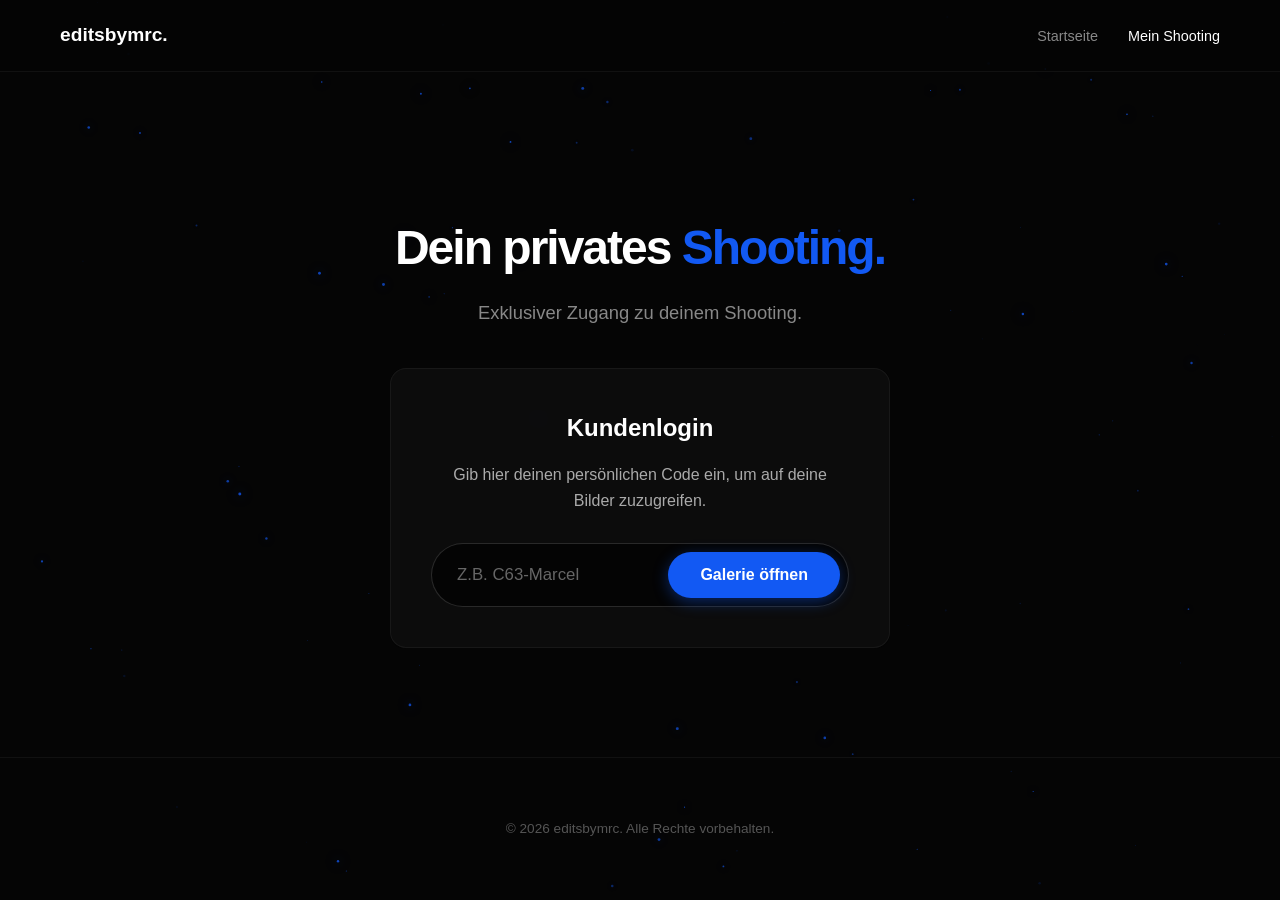
==== commit b9fa964a: "fehlerbehebungen und leichte optische anpassungen" ====
--- a/galerie.html
+++ b/galerie.html
@@ -18,7 +18,7 @@
         </div>
         <nav>
             <ul>
-                <li><a href="index.html">Portfolio</a></li>
+                <li><a href="index.html">Startseite</a></li>
                 <li><a href="galerie.html" class="active">Mein Shooting</a></li>
             </ul>
         </nav>
--- a/css/style.css
+++ b/css/style.css
@@ -29,6 +29,7 @@
     color: #e0e0e0;
     line-height: 1.6;
     overflow-x: hidden;
+    -webkit-tap-highlight-color: transparent;
 }
 
 /* --- RESET & BASIS --- */
@@ -78,7 +79,8 @@
 
 /* --- HERO SECTION --- */
 .hero {
-    padding: 180px 20px 100px 20px;
+    /* FIX: Top-Padding leicht reduziert und Bottom-Padding auf 0, um toten Raum zu killen */
+    padding: 120px 20px 0px 20px;
     text-align: center;
     max-width: 800px;
     margin: 0 auto;
@@ -91,7 +93,7 @@
 /* --- TEXT ANIMATION: BREATHING GLOW --- */
 .text-glow-pulse {
     display: block;
-    margin-bottom: 40px;
+    margin-bottom: 35px;
     color: #ffffff;
     font-weight: bold;
     animation: neonPulse 5.0s ease-in-out infinite alternate;
@@ -142,11 +144,17 @@
 /* =========================================
    SCROLL-WHEEL GALERIE (Desktop)
    ========================================= */
-.wheel-section { height: 400vh; margin-top: 10vh; position: relative; }
+.wheel-section { height: 400vh; margin-top: 0; position: relative; }
 
 .wheel-sticky { position: sticky; top: 0; height: 100vh; width: 100%; overflow: hidden; background-color: #050505; }
 .wheel-container {
-    position: absolute; bottom: -68vw; left: 50%; width: 100vw; height: 100vw;
+    position: absolute;
+
+    /* FIX: Das ist der absolute Gamechanger! Vorher war hier -68vw.
+       Indem wir -55vw setzen, ziehen wir das gesamte Rad physisch viel weiter in den Bildschirm. */
+    bottom: -55vw;
+
+    left: 50%; width: 100vw; height: 100vw;
     margin-left: -50vw; border-radius: 50%; transition: transform 0.1s linear;
 }
 
@@ -322,7 +330,7 @@
     display: flex;
     flex-direction: column;
     align-items: center;
-    margin-top: 50px; /* Schöner Abstand zum Text */
+    margin-top: 50px;
     pointer-events: none;
 }
 
@@ -333,8 +341,6 @@
     text-transform: uppercase;
     margin-bottom: 5px;
 }
-
-/* Die blauen Pfeile selbst (.scroll-arrow) ziehen sich ihr Design automatisch aus dem Code der Startseite! */
 
 .card-stack-container {
     max-width: 1000px;
@@ -348,11 +354,11 @@
 .card-stack-item {
     position: sticky;
     top: 12vh;
-    height: 75vh; /* Standardhöhe am PC */
-    max-height: 800px; /* Begrenzung auf riesigen Monitoren */
+    height: 75vh;
+    max-height: 800px;
     width: auto;
-    aspect-ratio: 2 / 3; /* ZWINGT DIE KARTE INS 2:3 HOCHFORMAT */
-    margin: 0 auto 70vh auto; /* Zentriert die Karte horizontal! */
+    aspect-ratio: 2 / 3;
+    margin: 0 auto 70vh auto;
 
     border-radius: 20px;
     overflow: hidden;
@@ -371,7 +377,7 @@
     height: 100%;
     object-fit: cover;
     pointer-events: auto;
-    cursor: pointer; /* Zeigt, dass man klicken kann */
+    cursor: pointer;
     transition: transform 0.8s cubic-bezier(0.16, 1, 0.3, 1);
 }
 
@@ -399,18 +405,24 @@
 .premium-login-wrapper {
     display: flex;
     align-items: center;
+    justify-content: space-between;
     background: rgba(0, 0, 0, 0.6);
     border: 1px solid rgba(255, 255, 255, 0.15);
-    border-radius: 40px;
-    padding: 6px 6px 6px 20px;
+    border-radius: 50px;
+    padding: 8px 8px 8px 25px;
     margin: 0 auto;
+
     width: 100%;
+    max-width: 450px;
+
     transition: all 0.3s ease;
+    position: relative;
+    z-index: 50;
 }
 
 .premium-login-wrapper:focus-within {
     border-color: #1259f3;
-    box-shadow: 0 0 20px rgba(18, 89, 243, 0.2);
+    box-shadow: 0 0 25px rgba(18, 89, 243, 0.25);
     background: rgba(0, 0, 0, 0.8);
 }
 
@@ -424,6 +436,9 @@
     padding: 10px 0;
     min-width: 0;
     -webkit-appearance: none;
+    -webkit-user-select: text !important;
+    user-select: text !important;
+    pointer-events: auto !important;
 }
 
 .premium-login-input::placeholder { color: #666; }
@@ -432,22 +447,23 @@
     background: #1259f3;
     color: #fff;
     border: none;
-    border-radius: 30px;
-    padding: 14px 28px;
+    border-radius: 40px;
+    padding: 14px 32px;
     font-weight: 600;
-    font-size: 0.95rem;
+    font-size: 1rem;
     cursor: pointer;
     transition: all 0.3s cubic-bezier(0.16, 1, 0.3, 1);
     box-shadow: 0 4px 15px rgba(18, 89, 243, 0.4);
-    margin-left: 15px;
+    margin-left: 10px;
+
     white-space: nowrap;
+    flex-shrink: 0;
 }
 
 .premium-login-btn:hover {
     background: #0d46c4;
     transform: scale(1.03);
 }
-
 
 /* =========================================
    RESPONSIVE (Mobil - Premium App Vibe)
@@ -455,20 +471,43 @@
 @media (max-width: 900px) {
     .nav-container { flex-direction: column; gap: 15px; padding: 15px; }
     nav ul { gap: 20px; }
-    .hero { padding: 140px 20px 60px 20px; }
+
+    /* FIX: Auch hier auf dem Handy extrem nach oben gezogen */
+    .hero { padding: 100px 20px 0px 20px !important; }
     .hero h1 { font-size: 2.2rem; }
-    .hero p { font-size: 1rem; margin-bottom: 30px; }
+    .hero p { font-size: 1rem; margin-bottom: 10px; }
+
+    /* Zieht das Rad näher an den Button heran */
+    .text-glow-pulse { margin-bottom: 25px !important; }
 
     /* === Horizontal Swipe Carousel fürs Handy === */
     .wheel-blur-overlay { display: none; }
-    .wheel-section { height: auto; padding: 40px 0; margin: 40px 0; overflow: hidden; position: relative; }
+
+    /* FIX: Hier ist der Trick fürs Handy! Ein negativer margin-top zieht das Rad hoch */
+    .wheel-section { height: auto; padding: 0 0 40px 0; margin: -20px 0 40px 0; overflow: hidden; position: relative; }
     .wheel-sticky { position: relative; height: auto; overflow: visible; background-color: transparent; }
 
     .wheel-container {
-        position: relative; width: 100%; height: auto; bottom: auto; left: auto; margin: 0;
-        transform: none !important; border: none; display: flex; flex-direction: row; gap: 15px;
-        overflow-x: auto; scroll-snap-type: x mandatory; padding: 0 20px;
-        -webkit-overflow-scrolling: touch; scrollbar-width: none; scroll-behavior: smooth;
+        position: relative;
+        width: 100%;
+        height: auto;
+        bottom: auto;
+        left: auto;
+        margin: 0;
+        transform: none !important;
+        border: none;
+        display: flex;
+        flex-direction: row;
+        gap: 15px;
+        overflow-x: auto;
+        scroll-snap-type: x mandatory;
+
+        /* HIER IST DER MAGISCHE ZENTRIER-FIX: */
+        padding: 0 calc(50vw - min(42.5vw, 160px));
+
+        -webkit-overflow-scrolling: touch;
+        scrollbar-width: none;
+        scroll-behavior: smooth;
     }
     .wheel-container::-webkit-scrollbar { display: none; }
 
@@ -575,15 +614,16 @@
     /* === MOBILE OPTIMIERUNG: LOGIN === */
     .premium-login-wrapper {
         flex-direction: column;
-        border-radius: 16px;
+        border-radius: 20px;
         padding: 15px;
-        background: rgba(0, 0, 0, 0.4);
+        background: rgba(0, 0, 0, 0.5);
+        max-width: 100%;
     }
 
     .premium-login-input {
         width: 100%;
         text-align: center;
-        padding: 5px 0 15px 0;
+        padding: 10px 0 20px 0;
         font-size: 1.15rem;
     }
 
@@ -591,8 +631,8 @@
         width: 100%;
         margin-left: 0;
         padding: 16px;
-        border-radius: 12px;
-        font-size: 1rem;
+        border-radius: 14px;
+        font-size: 1.05rem;
     }
 
     /* === MOBILE OPTIMIERUNG: CARD STACK (Kunden-Template) === */
@@ -605,10 +645,10 @@
     }
 
     .card-stack-item {
-        top: 10vh;
-        width: 100%; /* Füllt die Breite des Handys aus */
-        height: auto; /* Höhe wird durch Aspect-Ratio berechnet */
-        aspect-ratio: 2 / 3; /* Bleibt auch auf dem Handy zu 100% im Format */
+        top: 18vh;
+        width: 100%;
+        height: auto;
+        aspect-ratio: 2 / 3;
         border-radius: 16px;
         margin-bottom: 80vh;
     }
@@ -622,6 +662,19 @@
     .download-cta-section h3 {
         font-size: 1.5rem !important;
     }
+}
+
+/* === BUCHSTABEN-ANIMATION (STARTSEITE) === */
+.letter-reveal .char {
+    opacity: 0;
+    display: inline-block;
+    transform: translateY(15px);
+    animation: revealChar 0.6s cubic-bezier(0.16, 1, 0.3, 1) forwards;
+}
+
+@keyframes revealChar {
+    0% { opacity: 0; transform: translateY(15px); filter: blur(4px); }
+    100% { opacity: 1; transform: translateY(0); filter: blur(0px); }
 }
 
 /* =========================================
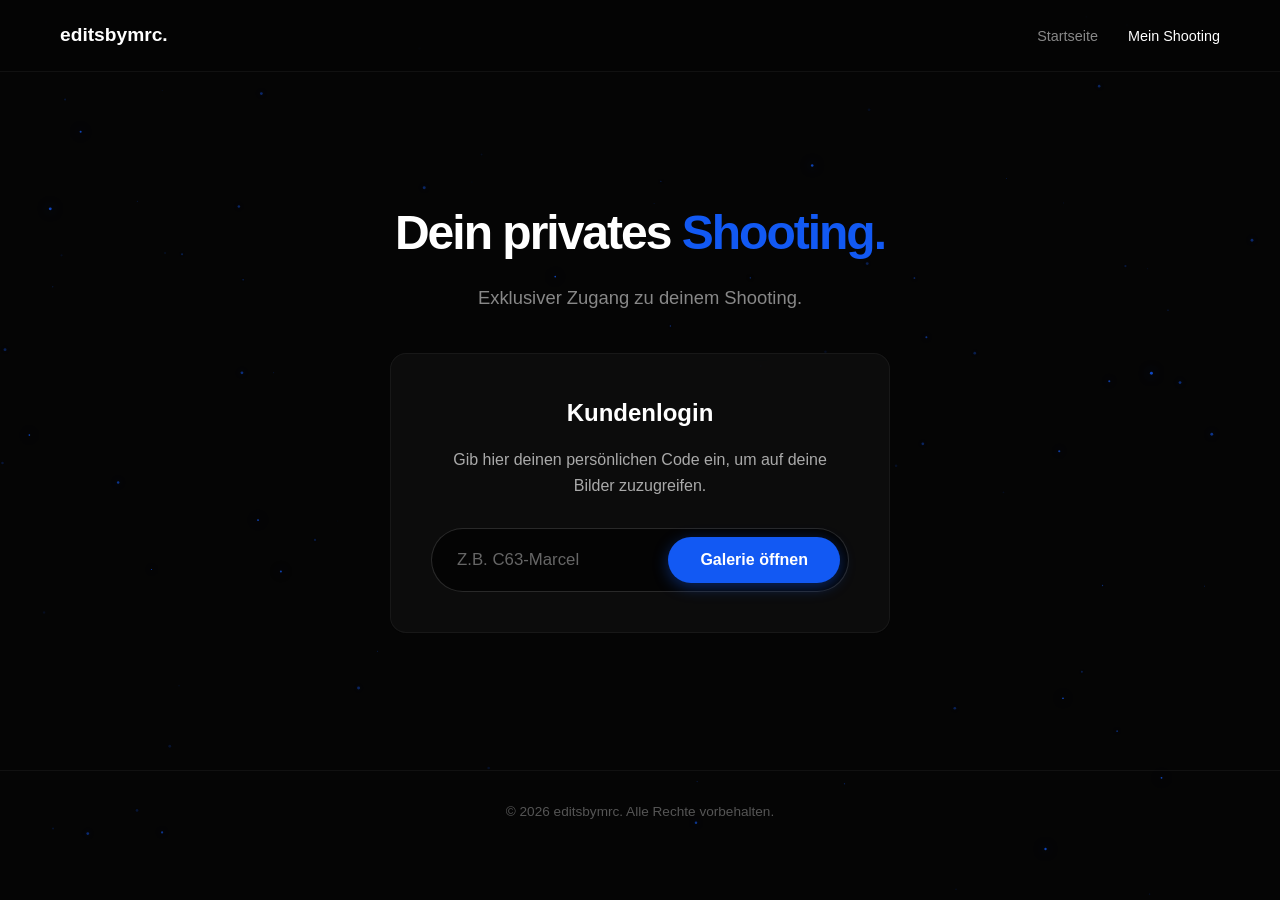
==== commit 1ed537ae: "fehlerbehebungen" ====
--- a/galerie.html
+++ b/galerie.html
@@ -48,8 +48,8 @@
     </section>
 </main>
 
-<footer style="position: absolute; bottom: 0; width: 100%; border-top: 1px solid rgba(255, 255, 255, 0.05);">
-    <p style="padding: 20px; text-align: center; color: #555; font-size: 0.85rem; margin: 0;">&copy; 2026 editsbymrc. Alle Rechte vorbehalten.</p>
+<footer style="width: 100%; border-top: 1px solid rgba(255, 255, 255, 0.05); padding: 30px 20px; margin-top: 50px;">
+    <p style="text-align: center; color: #555; font-size: 0.85rem; margin: 0;">&copy; 2026 editsbymrc. Alle Rechte vorbehalten.</p>
 </footer>
 
 <script>
--- a/css/style.css
+++ b/css/style.css
@@ -79,11 +79,14 @@
 
 /* --- HERO SECTION --- */
 .hero {
-    /* FIX: Top-Padding leicht reduziert und Bottom-Padding auf 0, um toten Raum zu killen */
-    padding: 120px 20px 0px 20px;
+    padding: 130px 20px 30px 20px; /* Leichtes Padding nach unten hinzugefügt */
     text-align: center;
     max-width: 800px;
     margin: 0 auto;
+
+    /* Der Schutzschild bleibt: */
+    position: relative;
+    z-index: 100;
 }
 
 .hero h1 { font-size: 4rem; font-weight: 800; letter-spacing: -2px; line-height: 1.1; margin-bottom: 24px; color: #ffffff; }
@@ -144,15 +147,16 @@
 /* =========================================
    SCROLL-WHEEL GALERIE (Desktop)
    ========================================= */
-.wheel-section { height: 400vh; margin-top: 0; position: relative; }
+.wheel-section { height: 400vh; margin-top: 0; position: relative; } /* Negativen margin entfernt! */
 
 .wheel-sticky { position: sticky; top: 0; height: 100vh; width: 100%; overflow: hidden; background-color: #050505; }
+
 .wheel-container {
     position: absolute;
 
-    /* FIX: Das ist der absolute Gamechanger! Vorher war hier -68vw.
-       Indem wir -55vw setzen, ziehen wir das gesamte Rad physisch viel weiter in den Bildschirm. */
-    bottom: -55vw;
+    /* DER MAGISCHE MATH-FIX FÜR ULTRAWIDE/4K MONITORE:
+       Berechnet den Abstand so, dass die Bilder IMMER unter dem Button bleiben! */
+    bottom: calc(-100vw + 100vh - 550px);
 
     left: 50%; width: 100vw; height: 100vw;
     margin-left: -50vw; border-radius: 50%; transition: transform 0.1s linear;
@@ -302,7 +306,7 @@
 
 
 /* =========================================
-   CINEMATIC CARD STACK (Kunden-Galerie 2:3 FIX)
+   CINEMATIC CARD STACK (Kunden-Galerie)
    ========================================= */
 .client-hero {
     padding: 160px 20px 80px 20px;
@@ -369,7 +373,7 @@
 }
 
 .card-stack-container .card-stack-item:last-child {
-    margin-bottom: 10vh;
+    margin-bottom: 50vh;
 }
 
 .card-stack-item img {
@@ -387,7 +391,10 @@
 
 .download-cta-section {
     max-width: 800px;
-    margin: 0 auto 100px auto;
+
+    /* FIX: -40vh zieht den Block hoch in die leere "Spur" des letzten Bildes! */
+    margin: -40vh auto 100px auto;
+
     padding: 60px 30px;
     text-align: center;
     background: rgba(17, 17, 17, 0.7);
@@ -396,6 +403,10 @@
     border-radius: 16px;
     border: 1px solid rgba(255, 255, 255, 0.05);
     box-shadow: 0 20px 40px rgba(0,0,0,0.5);
+
+    /* Zieht die Box in den Vordergrund, falls sie das letzte Bild leicht überlappt */
+    position: relative;
+    z-index: 20;
 }
 
 
@@ -473,17 +484,14 @@
     nav ul { gap: 20px; }
 
     /* FIX: Auch hier auf dem Handy extrem nach oben gezogen */
-    .hero { padding: 100px 20px 0px 20px !important; }
+    .hero { padding: 110px 20px 0px 20px !important; }
     .hero h1 { font-size: 2.2rem; }
     .hero p { font-size: 1rem; margin-bottom: 10px; }
 
-    /* Zieht das Rad näher an den Button heran */
     .text-glow-pulse { margin-bottom: 25px !important; }
 
     /* === Horizontal Swipe Carousel fürs Handy === */
     .wheel-blur-overlay { display: none; }
-
-    /* FIX: Hier ist der Trick fürs Handy! Ein negativer margin-top zieht das Rad hoch */
     .wheel-section { height: auto; padding: 0 0 40px 0; margin: -20px 0 40px 0; overflow: hidden; position: relative; }
     .wheel-sticky { position: relative; height: auto; overflow: visible; background-color: transparent; }
 
@@ -502,13 +510,22 @@
         overflow-x: auto;
         scroll-snap-type: x mandatory;
 
-        /* HIER IST DER MAGISCHE ZENTRIER-FIX: */
-        padding: 0 calc(50vw - min(42.5vw, 160px));
+        /* DIE KUGELSICHERE ZENTRIERUNG FÜR HANDYS */
+        padding: 0 !important;
 
         -webkit-overflow-scrolling: touch;
         scrollbar-width: none;
         scroll-behavior: smooth;
     }
+
+    /* Unsichtbare Blöcke zwingen das erste Bild exakt in die Mitte */
+    .wheel-container::before,
+    .wheel-container::after {
+        content: '';
+        display: block;
+        flex: 0 0 calc(50vw - min(42.5vw, 160px) - 15px);
+    }
+
     .wheel-container::-webkit-scrollbar { display: none; }
 
     .wheel-item {
@@ -645,7 +662,7 @@
     }
 
     .card-stack-item {
-        top: 18vh;
+        top: 18vh; /* FIX: Schützt die Karte davor, oben abgeschnitten zu werden */
         width: 100%;
         height: auto;
         aspect-ratio: 2 / 3;
@@ -656,7 +673,7 @@
     .download-cta-section {
         padding: 40px 25px !important;
         width: calc(100% - 40px) !important;
-        margin: 0 auto 60px auto !important;
+        margin: -40vh auto 60px auto !important;
     }
 
     .download-cta-section h3 {
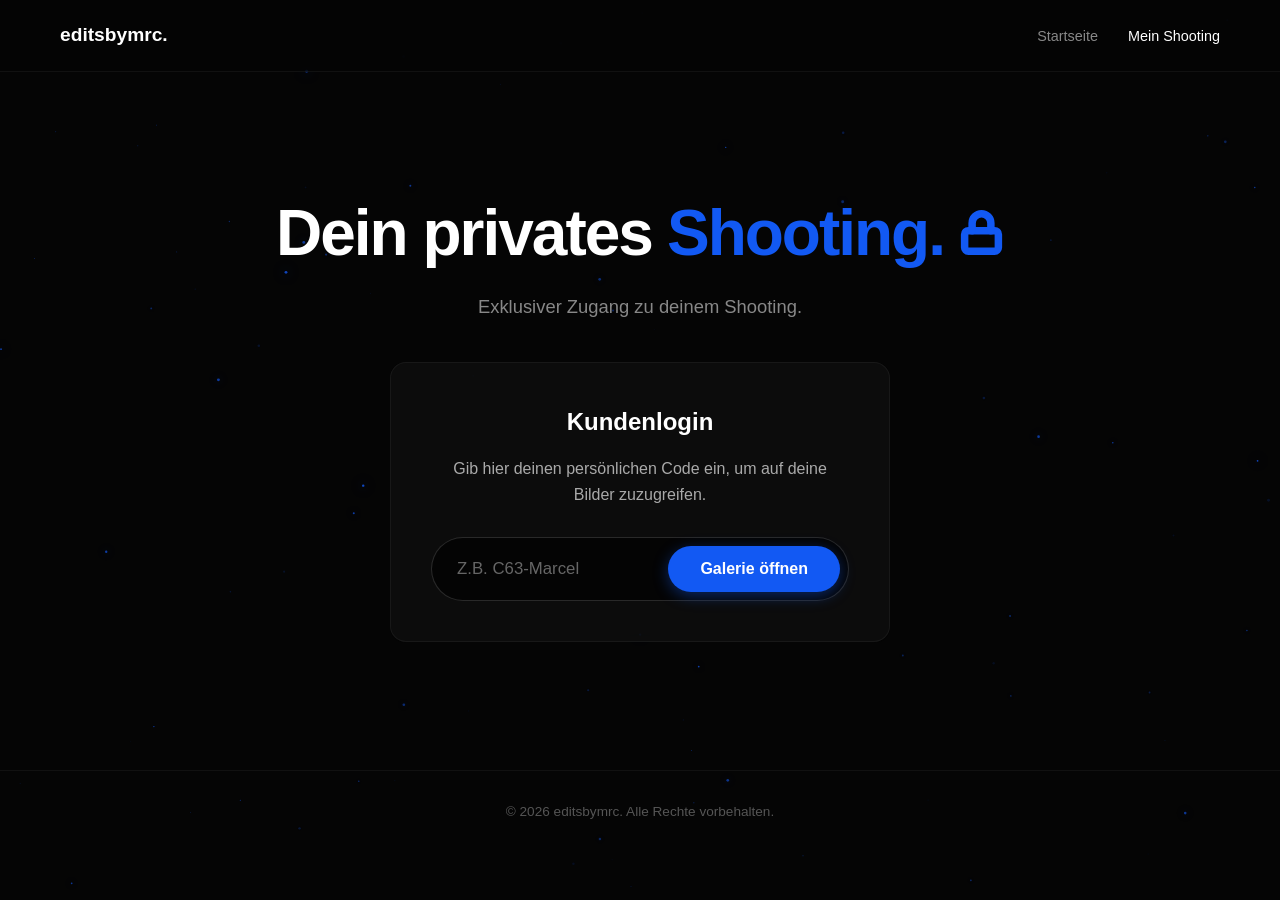
==== commit 2fd44c83: "anpassungen auch fürs Handy" ====
--- a/galerie.html
+++ b/galerie.html
@@ -28,8 +28,13 @@
 <main>
     <section class="hero framer-reveal" style="min-height: 80vh; display: flex; flex-direction: column; justify-content: center; padding-top: 150px;">
 
-        <h1 class="blur-reveal" style="font-size: 3rem;">Dein privates <span class="accent-text">Shooting.</span></h1>
-        <p style="font-size: 1.15rem; color: #888; margin-bottom: 40px;">Exklusiver Zugang zu deinem Shooting.</p>
+        <h1 class="locked-heading">
+            Dein privates <span class="accent-text">Shooting.</span>
+            <svg class="lock-icon" viewBox="0 0 24 24" fill="none" stroke="currentColor" stroke-width="4" stroke-linecap="round" stroke-linejoin="round">
+                <rect x="3" y="11" width="18" height="11" rx="2" ry="2"></rect>
+                <path d="M7 11V7a5 5 0 0 1 10 0v4"></path>
+            </svg>
+        </h1>        <p style="font-size: 1.15rem; color: #888; margin-bottom: 40px;">Exklusiver Zugang zu deinem Shooting.</p>
 
         <div class="service-card framer-reveal" style="max-width: 500px; width: 100%; margin: 0 auto; text-align: left; background: rgba(17, 17, 17, 0.7); backdrop-filter: blur(10px);">
             <h3 style="font-size: 1.5rem; margin-bottom: 15px; color: #fff; text-align: center;"> Kundenlogin</h3>
--- a/css/style.css
+++ b/css/style.css
@@ -79,12 +79,10 @@
 
 /* --- HERO SECTION --- */
 .hero {
-    padding: 130px 20px 30px 20px; /* Leichtes Padding nach unten hinzugefügt */
+    padding: 130px 20px 30px 20px;
     text-align: center;
     max-width: 800px;
     margin: 0 auto;
-
-    /* Der Schutzschild bleibt: */
     position: relative;
     z-index: 100;
 }
@@ -147,21 +145,16 @@
 /* =========================================
    SCROLL-WHEEL GALERIE (Desktop)
    ========================================= */
-.wheel-section { height: 400vh; margin-top: 0; position: relative; } /* Negativen margin entfernt! */
+.wheel-section { height: 400vh; margin-top: 0; position: relative; }
 
 .wheel-sticky { position: sticky; top: 0; height: 100vh; width: 100%; overflow: hidden; background-color: #050505; }
 
 .wheel-container {
     position: absolute;
-
-    /* DER MAGISCHE MATH-FIX FÜR ULTRAWIDE/4K MONITORE:
-       Berechnet den Abstand so, dass die Bilder IMMER unter dem Button bleiben! */
     bottom: calc(-100vw + 100vh - 550px);
-
     left: 50%; width: 100vw; height: 100vw;
     margin-left: -50vw; border-radius: 50%; transition: transform 0.1s linear;
 }
-
 .wheel-item {
     position: absolute; top: -160px; left: 50%; width: 240px; margin-left: -120px;
     transform-origin: center calc(50vw + 160px); transform: rotate(calc(var(--i) * 30deg));
@@ -287,6 +280,39 @@
 .slider-line { position: absolute; top: 0; left: 50%; width: 2px; height: 100%; background: white; z-index: 3; transform: translateX(-50%); }
 .slider-button { position: absolute; top: 50%; left: 50%; width: 50px; height: 50px; background: #1259f3; border-radius: 50%; display: flex; justify-content: center; align-items: center; z-index: 4; transform: translate(-50%, -50%); border: 3px solid white; color: white; font-weight: bold; animation: buttonPulse 3s infinite}
 
+/* --- SERVICE ICONS --- */
+.service-icon {
+    width: 50px;
+    height: 50px;
+    background: rgba(18, 89, 243, 0.1); /* Zartes, transparentes Blau */
+    border: 1px solid rgba(18, 89, 243, 0.3); /* Leichte blaue Kontur */
+    border-radius: 14px;
+    display: flex;
+    align-items: center;
+    justify-content: center;
+    margin-bottom: 25px; /* Abstand zur Überschrift */
+    color: #1259f3; /* Deine Akzentfarbe für das Icon selbst */
+    transition: all 0.4s ease;
+}
+
+/* Lässt das Icon leuchten, wenn man mit der Maus über die Karte fährt */
+.service-card:hover .service-icon {
+    background: #1259f3;
+    color: #fff;
+    box-shadow: 0 0 20px rgba(18, 89, 243, 0.4);
+    transform: scale(1.05) rotate(-5deg);
+}
+
+.service-icon svg {
+    width: 24px;
+    height: 24px;
+    stroke: currentColor;
+    stroke-width: 2;
+    fill: none;
+    stroke-linecap: round;
+    stroke-linejoin: round;
+}
+
 /* --- ABOUT & FINAL CTA --- */
 .about-section { display: flex; align-items: center; max-width: 800px; margin: 120px auto; gap: 40px; padding: 0 20px; }
 .about-img-wrapper { width: 150px; height: 150px; border-radius: 50%; border: 2px solid #1259f3; overflow: hidden; flex-shrink: 0; padding: 7px; background-color: #050505; }
@@ -346,9 +372,10 @@
     margin-bottom: 5px;
 }
 
+/* FIX: Nur noch EIN sauberer Container-Block ohne falsches Padding */
 .card-stack-container {
     max-width: 1000px;
-    margin: 0 auto 100px auto;
+    margin: 0 auto;
     padding: 0 20px;
     position: relative;
     display: flex;
@@ -372,10 +399,6 @@
     transition: filter 0.3s ease;
 }
 
-.card-stack-container .card-stack-item:last-child {
-    margin-bottom: 50vh;
-}
-
 .card-stack-item img {
     width: 100%;
     height: 100%;
@@ -389,11 +412,16 @@
     transform: scale(1.03);
 }
 
+/* FIX: DAS ist die magische Rutsche! margin-bottom zwingt das Bild, weiter zu gleiten. */
+.card-stack-container .card-stack-item:last-child {
+    margin-bottom: 30vh;
+}
+
 .download-cta-section {
     max-width: 800px;
 
-    /* FIX: -40vh zieht den Block hoch in die leere "Spur" des letzten Bildes! */
-    margin: -40vh auto 100px auto;
+    /* FIX: Ein ganz normaler, sanfter Abstand nach oben. Kein Überlappen mehr! */
+    margin: 5vh auto 100px auto;
 
     padding: 60px 30px;
     text-align: center;
@@ -403,10 +431,8 @@
     border-radius: 16px;
     border: 1px solid rgba(255, 255, 255, 0.05);
     box-shadow: 0 20px 40px rgba(0,0,0,0.5);
-
-    /* Zieht die Box in den Vordergrund, falls sie das letzte Bild leicht überlappt */
     position: relative;
-    z-index: 20;
+    z-index: 50;
 }
 
 
@@ -483,16 +509,34 @@
     .nav-container { flex-direction: column; gap: 15px; padding: 15px; }
     nav ul { gap: 20px; }
 
-    /* FIX: Auch hier auf dem Handy extrem nach oben gezogen */
-    .hero { padding: 110px 20px 0px 20px !important; }
-    .hero h1 { font-size: 2.2rem; }
-    .hero p { font-size: 1rem; margin-bottom: 10px; }
-
-    .text-glow-pulse { margin-bottom: 25px !important; }
+    /* === MOBILE HERO BEREICH (Mehr Luft zum Atmen) === */
+    .hero {
+        padding: 140px 20px 0px 20px !important; /* Zieht den ganzen Block etwas weiter runter von der Glas-Navi */
+    }
+    .hero h1 {
+        font-size: 2.2rem;
+        margin-bottom: 20px; /* Schön viel Platz unter der fetten Überschrift */
+    }
+    .hero p {
+        font-size: 1rem;
+        margin-bottom: 25px; /* Text klebt nicht mehr am Slogan */
+    }
+    .text-glow-pulse {
+        margin-bottom: 45px !important; /* Gibt dem Button ordentlich Freiraum nach oben */
+    }
 
     /* === Horizontal Swipe Carousel fürs Handy === */
     .wheel-blur-overlay { display: none; }
-    .wheel-section { height: auto; padding: 0 0 40px 0; margin: -20px 0 40px 0; overflow: hidden; position: relative; }
+
+    .wheel-section {
+        height: auto;
+        padding: 0 0 40px 0;
+        margin: 20px 0 40px 0;
+        overflow: visible;
+        position: relative;
+        z-index: 105;
+    }
+
     .wheel-sticky { position: relative; height: auto; overflow: visible; background-color: transparent; }
 
     .wheel-container {
@@ -509,16 +553,12 @@
         gap: 15px;
         overflow-x: auto;
         scroll-snap-type: x mandatory;
-
-        /* DIE KUGELSICHERE ZENTRIERUNG FÜR HANDYS */
         padding: 0 !important;
-
         -webkit-overflow-scrolling: touch;
         scrollbar-width: none;
         scroll-behavior: smooth;
     }
 
-    /* Unsichtbare Blöcke zwingen das erste Bild exakt in die Mitte */
     .wheel-container::before,
     .wheel-container::after {
         content: '';
@@ -662,18 +702,21 @@
     }
 
     .card-stack-item {
-        top: 18vh; /* FIX: Schützt die Karte davor, oben abgeschnitten zu werden */
+        top: 18vh;
         width: 100%;
         height: auto;
         aspect-ratio: 2 / 3;
         border-radius: 16px;
+        /* FIX FÜRS HANDY: Auch hier sorgt der Margin für die Gleitschiene! */
         margin-bottom: 80vh;
     }
 
     .download-cta-section {
         padding: 40px 25px !important;
         width: calc(100% - 40px) !important;
-        margin: -40vh auto 60px auto !important;
+
+        /* FIX: Auch hier der normale, natürliche Abstand */
+        margin: 5vh auto 60px auto !important;
     }
 
     .download-cta-section h3 {
@@ -749,4 +792,34 @@
 @keyframes zoomIn {
     from { transform: scale(0.95); opacity: 0; }
     to { transform: scale(1); opacity: 1; }
+}
+/* =========================================
+   ANIMIERTES SCHLOSS (Kunden-Login)
+   ========================================= */
+.locked-heading {
+    display: flex;
+    align-items: center;
+    justify-content: center;
+    gap: 15px; /* Abstand zwischen Schloss und Text */
+}
+
+.lock-icon {
+    width: 45px;
+    height: 45px;
+    color: #1259f3;
+    /* FIX: Neue Schwebe-Animation eingebunden */
+    animation: lockFloat 2.5s infinite alternate ease-in-out;
+}
+
+/* Die neue, fließende Auf- und Ab-Bewegung */
+@keyframes lockFloat {
+    0% {
+        transform: translateY(5px); /* Startet leicht unten */
+        filter: drop-shadow(0 2px 8px rgba(18, 89, 243, 0.4));
+    }
+    100% {
+        transform: translateY(-5px); /* Schwebt nach oben */
+        /* Schatten wandert nach unten und wird weicher, für echten 3D-Look */
+        filter: drop-shadow(0 15px 15px rgba(18, 89, 243, 0.6));
+    }
 }
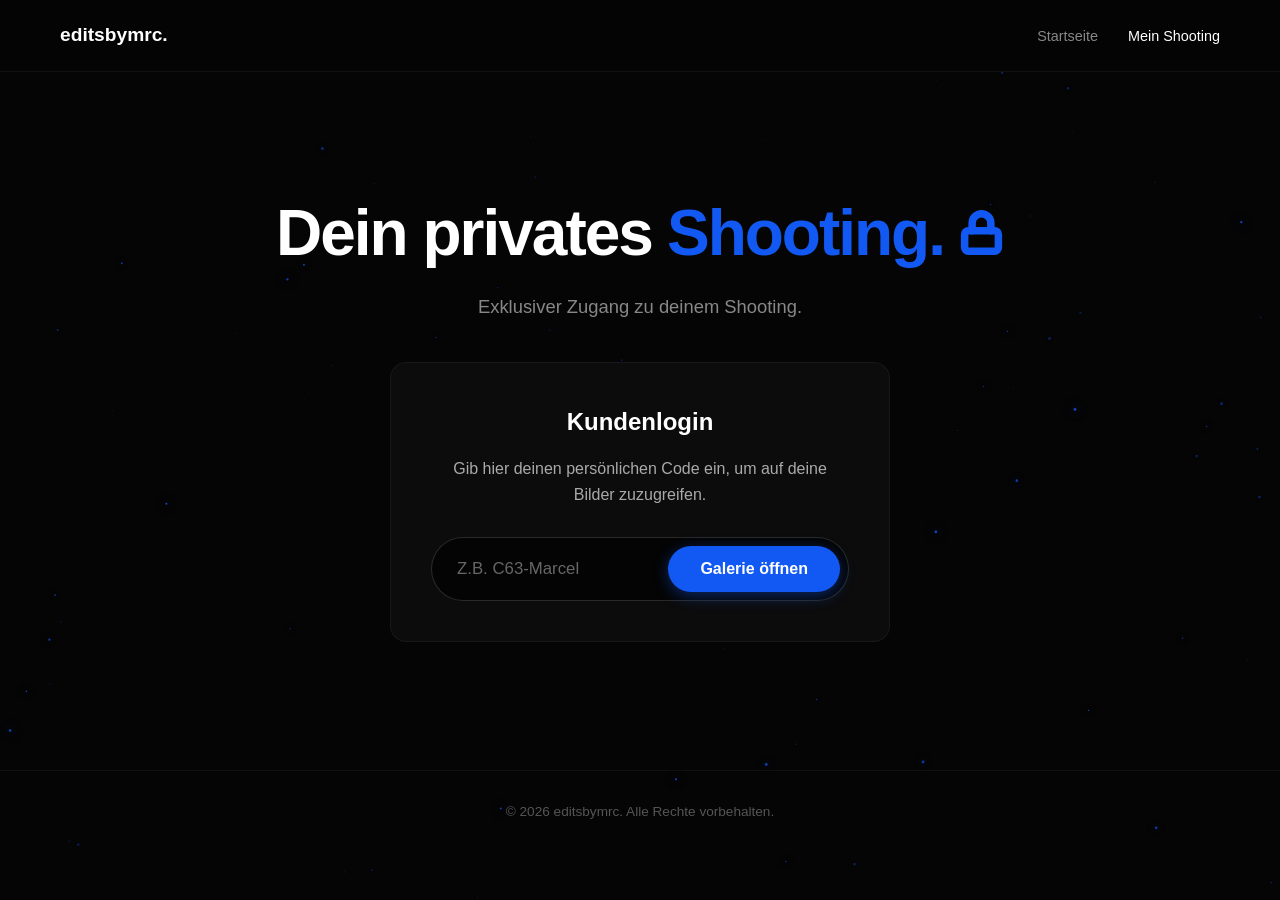
==== commit 008abb4c: "optimierungen bei der kundenteplate seite und galerie die überschriften" ====
--- a/galerie.html
+++ b/galerie.html
@@ -28,7 +28,7 @@
 <main>
     <section class="hero framer-reveal" style="min-height: 80vh; display: flex; flex-direction: column; justify-content: center; padding-top: 150px;">
 
-        <h1 class="locked-heading">
+        <h1 class="locked-heading blur-reveal">
             Dein privates <span class="accent-text">Shooting.</span>
             <svg class="lock-icon" viewBox="0 0 24 24" fill="none" stroke="currentColor" stroke-width="4" stroke-linecap="round" stroke-linejoin="round">
                 <rect x="3" y="11" width="18" height="11" rx="2" ry="2"></rect>
@@ -185,5 +185,18 @@
     });
 </script>
 
+<script>
+    // Blur Reveal (Titel Scharfstellen)
+    document.addEventListener("DOMContentLoaded", function() {
+        const blurText = document.querySelector('.blur-reveal');
+        if (blurText) {
+            const makeSharp = () => { blurText.classList.add('focused'); };
+            window.addEventListener('mousemove', makeSharp, { once: true });
+            window.addEventListener('touchstart', makeSharp, { once: true });
+            setTimeout(makeSharp, 1000); // Zur Sicherheit: Stellt sich nach 1 Sekunde automatisch scharf
+        }
+    });
+</script>
+
 </body>
 </html>
--- a/css/style.css
+++ b/css/style.css
@@ -798,28 +798,55 @@
    ========================================= */
 .locked-heading {
     display: flex;
+    flex-direction: row;
+    justify-content: center;
     align-items: center;
-    justify-content: center;
-    gap: 15px; /* Abstand zwischen Schloss und Text */
+    gap: 15px;
+    margin-bottom: 15px;
+}
+
+/* WICHTIG: Das hält die Wörter wie mit Sekundenkleber zusammen! Kein Umbrechen mehr. */
+.text-wrapper {
+    white-space: nowrap;
 }
 
 .lock-icon {
     width: 45px;
     height: 45px;
     color: #1259f3;
-    /* FIX: Neue Schwebe-Animation eingebunden */
+    flex-shrink: 0; /* Verhindert, dass das Schloss auf dem Handy plattgedrückt wird */
     animation: lockFloat 2.5s infinite alternate ease-in-out;
 }
 
-/* Die neue, fließende Auf- und Ab-Bewegung */
 @keyframes lockFloat {
-    0% {
-        transform: translateY(5px); /* Startet leicht unten */
-        filter: drop-shadow(0 2px 8px rgba(18, 89, 243, 0.4));
-    }
-    100% {
-        transform: translateY(-5px); /* Schwebt nach oben */
-        /* Schatten wandert nach unten und wird weicher, für echten 3D-Look */
-        filter: drop-shadow(0 15px 15px rgba(18, 89, 243, 0.6));
-    }
+    0% { transform: translateY(3px); filter: drop-shadow(0 2px 8px rgba(18, 89, 243, 0.4)); }
+    100% { transform: translateY(-3px); filter: drop-shadow(0 15px 15px rgba(18, 89, 243, 0.6)); }
+}
+
+/* --- MOBILE ANPASSUNG FÜRS SCHLOSS --- */
+@media (max-width: 900px) {
+    .locked-heading {
+        /* Überschreibt die Standard-Größe, damit Text + Schloss perfekt aufs Handy passen */
+        font-size: 1.8rem !important;
+        gap: 10px;
+    }
+    .lock-icon {
+        width: 32px;
+        height: 32px;
+    }
+}
+/* =========================================
+   HIGH-END SHIMMER EFFEKT (Download-Text)
+   ========================================= */
+.shimmer-text {
+    background: linear-gradient(90deg, #ffffff 0%, #1259f3 50%, #ffffff 100%);
+    background-size: 200% auto;
+    -webkit-background-clip: text;
+    -webkit-text-fill-color: transparent;
+    animation: shimmerLight 3.5s linear infinite;
+    display: inline-block;
+}
+
+@keyframes shimmerLight {
+    to { background-position: 200% center; }
 }
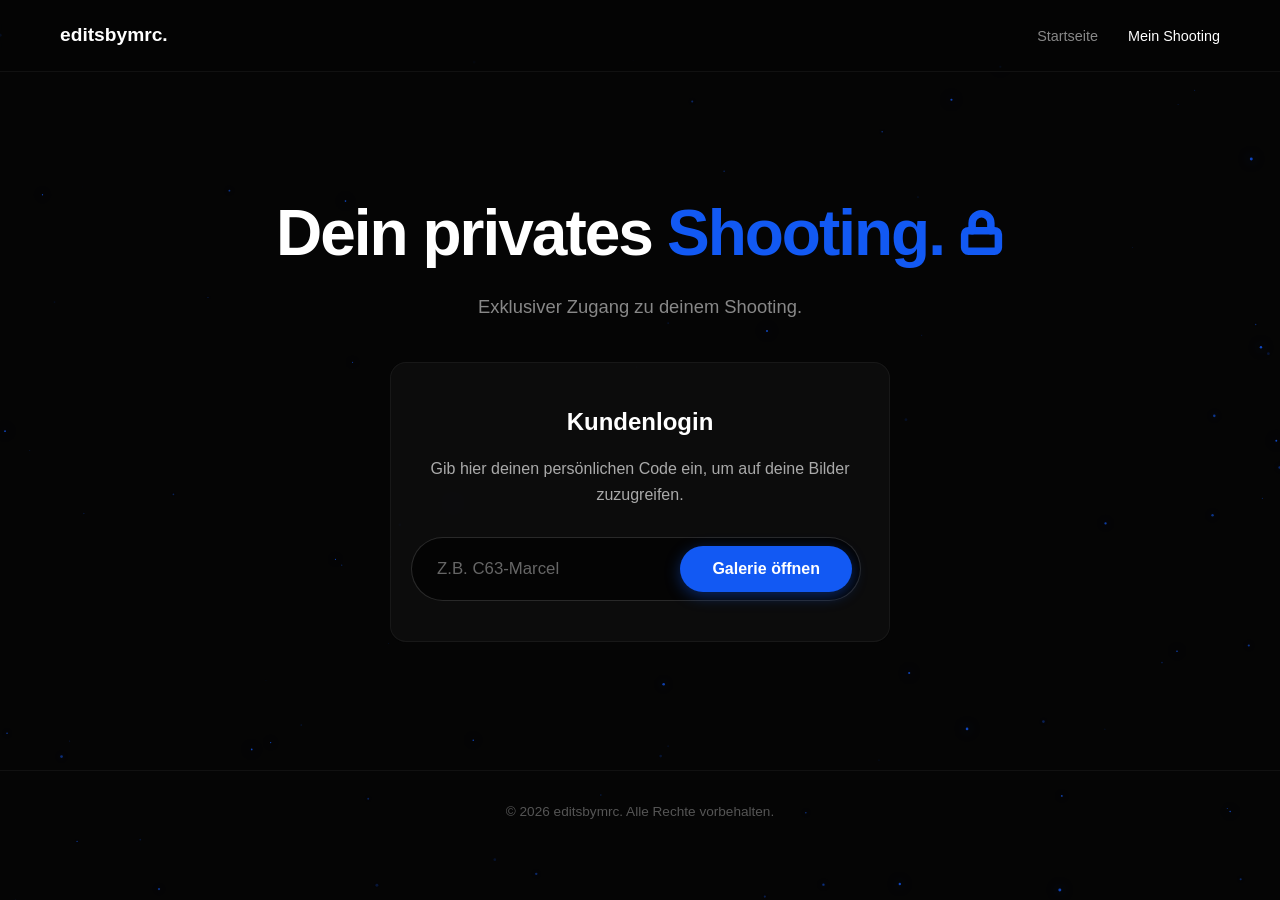
==== commit 6d960f75: "visuelle fehlerbehebungen" ====
--- a/galerie.html
+++ b/galerie.html
@@ -36,9 +36,9 @@
             </svg>
         </h1>        <p style="font-size: 1.15rem; color: #888; margin-bottom: 40px;">Exklusiver Zugang zu deinem Shooting.</p>
 
-        <div class="service-card framer-reveal" style="max-width: 500px; width: 100%; margin: 0 auto; text-align: left; background: rgba(17, 17, 17, 0.7); backdrop-filter: blur(10px);">
-            <h3 style="font-size: 1.5rem; margin-bottom: 15px; color: #fff; text-align: center;"> Kundenlogin</h3>
-            <p style="color: #aaa; font-size: 1rem; line-height: 1.6; margin-bottom: 30px; text-align: center;">
+        <div class="framer-reveal" style="max-width: 500px; width: 100%; margin: 0 auto; padding: 40px 20px; background: rgba(17, 17, 17, 0.7); backdrop-filter: blur(10px); border-radius: 16px; border: 1px solid rgba(255, 255, 255, 0.05); text-align: center;">
+            <h3 style="font-size: 1.5rem; margin-bottom: 15px; color: #fff;"> Kundenlogin</h3>
+            <p style="color: #aaa; font-size: 1rem; line-height: 1.6; margin-bottom: 30px;">
                 Gib hier deinen persönlichen Code ein, um auf deine Bilder zuzugreifen.
             </p>
 
@@ -47,7 +47,7 @@
                 <button onclick="openGallery()" class="premium-login-btn">Galerie öffnen</button>
             </div>
 
-            <p id="error-msg" style="color: #ff4444; font-size: 0.9rem; margin-top: 15px; display: none; text-align: center;">Bitte gib einen gültigen Code ein.</p>
+            <p id="error-msg" style="color: #ff4444; font-size: 0.9rem; margin-top: 15px; display: none;">Bitte gib einen gültigen Code ein.</p>
         </div>
 
     </section>
--- a/css/style.css
+++ b/css/style.css
@@ -89,7 +89,7 @@
 
 .hero h1 { font-size: 4rem; font-weight: 800; letter-spacing: -2px; line-height: 1.1; margin-bottom: 24px; color: #ffffff; }
 .accent-text { color: #1259f3; }
-.hero p { font-size: 1.25rem; color: #888; margin-bottom: 20px; }
+.hero p { font-size: 1.25rem; color: #888; margin-bottom: 100px; }
 
 /* --- TEXT ANIMATION: BREATHING GLOW --- */
 .text-glow-pulse {
@@ -145,7 +145,7 @@
 /* =========================================
    SCROLL-WHEEL GALERIE (Desktop)
    ========================================= */
-.wheel-section { height: 400vh; margin-top: 0; position: relative; }
+.wheel-section { height: 400vh; margin-top: -250px; position: relative; }
 
 .wheel-sticky { position: sticky; top: 0; height: 100vh; width: 100%; overflow: hidden; background-color: #050505; }
 
@@ -335,7 +335,7 @@
    CINEMATIC CARD STACK (Kunden-Galerie)
    ========================================= */
 .client-hero {
-    padding: 160px 20px 80px 20px;
+    padding: 160px 20px 20px 20px;
     text-align: center;
     max-width: 800px;
     margin: 0 auto;
@@ -414,7 +414,7 @@
 
 /* FIX: DAS ist die magische Rutsche! margin-bottom zwingt das Bild, weiter zu gleiten. */
 .card-stack-container .card-stack-item:last-child {
-    margin-bottom: 30vh;
+    margin-bottom: 10vh;
 }
 
 .download-cta-section {
@@ -435,9 +435,8 @@
     z-index: 50;
 }
 
-
 /* =========================================
-   PREMIUM KUNDEN LOGIN (Glas-Pille)
+   PREMIUM KUNDEN LOGIN (Glas-Pille) - DESKTOP
    ========================================= */
 .premium-login-wrapper {
     display: flex;
@@ -447,10 +446,37 @@
     border: 1px solid rgba(255, 255, 255, 0.15);
     border-radius: 50px;
     padding: 8px 8px 8px 25px;
+
+    /* Einfaches, sauberes Zentrieren */
     margin: 0 auto;
 
     width: 100%;
     max-width: 450px;
+    box-sizing: border-box;
+
+    transition: all 0.3s ease;
+    position: relative;
+    z-index: 50;
+}
+
+/* =========================================
+   PREMIUM KUNDEN LOGIN (Glas-Pille) - DESKTOP
+   ========================================= */
+.premium-login-wrapper {
+    display: flex;
+    align-items: center;
+    justify-content: space-between;
+    background: rgba(0, 0, 0, 0.6);
+    border: 1px solid rgba(255, 255, 255, 0.15);
+    border-radius: 50px;
+    padding: 8px 8px 8px 25px;
+
+    /* Wir überlassen das Zentrieren komplett der neuen .login-center-box */
+    margin: 0 !important;
+
+    width: 100%;
+    max-width: 450px;
+    box-sizing: border-box !important;
 
     transition: all 0.3s ease;
     position: relative;
@@ -511,18 +537,33 @@
 
     /* === MOBILE HERO BEREICH (Mehr Luft zum Atmen) === */
     .hero {
-        padding: 140px 20px 0px 20px !important; /* Zieht den ganzen Block etwas weiter runter von der Glas-Navi */
+        /* FIX: Die 60px am Ende schieben den kompletten Bilder-Slider deutlich weiter nach unten! */
+        padding: 140px 20px 60px 20px !important;
     }
     .hero h1 {
         font-size: 2.2rem;
-        margin-bottom: 20px; /* Schön viel Platz unter der fetten Überschrift */
+        margin-bottom: 20px;
     }
     .hero p {
         font-size: 1rem;
-        margin-bottom: 25px; /* Text klebt nicht mehr am Slogan */
-    }
-    .text-glow-pulse {
-        margin-bottom: 45px !important; /* Gibt dem Button ordentlich Freiraum nach oben */
+        /* FIX: 45px schiebt den Button jetzt richtig schön weit weg vom Fließtext */
+        margin-bottom: 45px;
+    }
+
+    /* === MOBILE BUTTON SPACING === */
+    .hero-buttons {
+        /* Die schönen Abstände nach oben und unten bleiben! */
+        margin-top: 100px;
+        margin-bottom: 30px;
+        display: flex;
+        justify-content: center; /* Zentriert den Button perfekt */
+    }
+
+    .hero .btn-primary {
+        /* FIX: Nimmt die 100% Breite weg und macht ihn wieder zur sauberen Pille */
+        display: inline-block !important;
+        width: auto !important;
+        padding: 16px 32px !important; /* Die originalen Innenabstände */
     }
 
     /* === Horizontal Swipe Carousel fürs Handy === */
@@ -610,21 +651,44 @@
 
     .scroll-indicator-arrows { display: none !important; }
 
-    /* === FIX FÜR BEWERTUNGEN & SERVICES === */
+    /* === HORIZONTALES SWIPE-KARUSSELL FÜR BEWERTUNGEN & SERVICES === */
     .testimonials-grid, .services-section {
         display: flex !important;
-        flex-direction: column !important;
-        width: 100% !important;
-        gap: 20px !important;
-        padding: 0 !important;
+        flex-direction: row !important; /* Zwingt die Karten nebeneinander */
+
+        /* Bricht den Container auf volle Handybreite auf, für unendliches Wischen: */
+        width: 100vw !important;
+        position: relative !important;
+        left: 50% !important;
+        transform: translateX(-50%) !important;
+
+        gap: 15px !important;
+        padding: 10px 20px 40px 20px !important;
+
+        /* Aktiviert die Wischfunktion: */
+        overflow-x: auto !important;
+        scroll-snap-type: x mandatory !important;
+        -webkit-overflow-scrolling: touch !important; /* Butterweich auf iPhones */
+        scrollbar-width: none !important; /* Versteckt den hässlichen Scrollbalken */
+    }
+
+    /* Versteckt den Scrollbalken in Chrome/Safari */
+    .testimonials-grid::-webkit-scrollbar,
+    .services-section::-webkit-scrollbar {
+        display: none !important;
     }
 
     .testimonial-card, .service-card {
-        width: calc(100% - 40px) !important;
-        max-width: 100% !important;
+        /* Nimmt 85% Breite ein. So sieht man rechts immer schon die nächste Karte! */
+        width: 85% !important;
+        max-width: 320px !important;
+
+        flex-shrink: 0 !important; /* Verhindert, dass der Browser die Karten quetscht */
         padding: 30px 25px !important;
-        margin: 0 auto !important;
-        box-sizing: border-box !important;
+        margin: 0 !important;
+
+        /* Das Magnet-Feature: Rastet beim Wischen genau zentriert ein */
+        scroll-snap-align: center !important;
     }
 
     .testimonials-section, .showcase-section, .about-section {
@@ -670,31 +734,40 @@
 
     /* === MOBILE OPTIMIERUNG: LOGIN === */
     .premium-login-wrapper {
-        flex-direction: column;
-        border-radius: 20px;
-        padding: 15px;
-        background: rgba(0, 0, 0, 0.5);
-        max-width: 100%;
+        display: flex !important;
+        flex-direction: column !important;
+        background: rgba(0, 0, 0, 0.5) !important;
+        border-radius: 20px !important;
+        padding: 20px !important;
+
+        width: 100% !important;
+        max-width: 350px !important;
+
+        /* Das ist alles, was wir auf dem Handy brauchen! */
+        margin: 0 auto !important;
+        box-sizing: border-box !important;
     }
 
     .premium-login-input {
-        width: 100%;
-        text-align: center;
-        padding: 10px 0 20px 0;
-        font-size: 1.15rem;
+        width: 100% !important;
+        text-align: center !important;
+        padding: 5px 0 20px 0 !important;
+        margin: 0 !important;
+        box-sizing: border-box !important;
     }
 
     .premium-login-btn {
-        width: 100%;
-        margin-left: 0;
-        padding: 16px;
-        border-radius: 14px;
-        font-size: 1.05rem;
+        width: 100% !important;
+        margin: 0 !important;
+        padding: 16px !important;
+        border-radius: 14px !important;
+        font-size: 1.05rem !important;
+        box-sizing: border-box !important;
     }
 
     /* === MOBILE OPTIMIERUNG: CARD STACK (Kunden-Template) === */
     .client-hero {
-        padding: 130px 20px 40px 20px !important;
+        padding: 130px 20px 20px 20px !important;
     }
 
     .client-hero h1 {
@@ -707,16 +780,969 @@
         height: auto;
         aspect-ratio: 2 / 3;
         border-radius: 16px;
-        /* FIX FÜRS HANDY: Auch hier sorgt der Margin für die Gleitschiene! */
+        /* FIX FÜRS HANDY: Auch hier sorgt der Margin für die Gleitschiene! *//* =========================================
+   EDITSBYMRC - MASTER CSS (CLEAN & FIXED)
+   ========================================= */
+
+        /* =========================================
+           PARTIKEL HINTERGRUND FIX
+           ========================================= */
+        #particle-canvas {
+            position: fixed !important;
+            top: 0 !important;
+            left: 0 !important;
+            width: 100vw !important;
+            height: 100vh !important;
+            z-index: -999 !important;
+            pointer-events: none !important;
+            display: block !important;
+            margin: 0 !important;
+            padding: 0 !important;
+        }
+
+        /* --- OVERFLOW-FIX (Rettet das Sticky-Scroll-Rad) --- */
+        html {
+            width: 100vw;
+            max-width: 100%;
+        }
+
+        body {
+            background-color: #050505;
+            color: #e0e0e0;
+            line-height: 1.6;
+            overflow-x: hidden;
+            -webkit-tap-highlight-color: transparent;
+        }
+
+        /* --- RESET & BASIS --- */
+        * {
+            margin: 0;
+            padding: 0;
+            box-sizing: border-box;
+            font-family: -apple-system, BlinkMacSystemFont, "Segoe UI", Roboto, Helvetica, Arial, sans-serif;
+        }
+
+        /* --- BILDERSCHUTZ --- */
+        img {
+            -webkit-touch-callout: none;
+            -webkit-user-select: none;
+            -moz-user-select: none;
+            -ms-user-select: none;
+            user-select: none;
+            -webkit-user-drag: none;
+            pointer-events: auto;
+        }
+
+        /* --- NAVIGATION --- */
+        .glass-nav {
+            position: fixed;
+            top: 0;
+            width: 100%;
+            background: rgba(5, 5, 5, 0.7);
+            backdrop-filter: blur(16px);
+            -webkit-backdrop-filter: blur(16px);
+            border-bottom: 1px solid rgba(255, 255, 255, 0.05);
+            z-index: 1000;
+        }
+
+        .nav-container {
+            max-width: 1200px;
+            margin: 0 auto;
+            padding: 20px;
+            display: flex;
+            justify-content: space-between;
+            align-items: center;
+        }
+
+        .logo h1 { font-size: 1.2rem; font-weight: 700; color: #fff; }
+        nav ul { list-style: none; display: flex; gap: 30px; }
+        nav a { color: #888; text-decoration: none; font-size: 0.9rem; font-weight: 500; transition: color 0.3s ease; }
+        nav a:hover, nav a.active { color: #fff; }
+
+        /* --- HERO SECTION --- */
+        .hero {
+            padding: 130px 20px 30px 20px;
+            text-align: center;
+            max-width: 800px;
+            margin: 0 auto;
+            position: relative;
+            z-index: 100;
+        }
+
+        .hero h1 { font-size: 4rem; font-weight: 800; letter-spacing: -2px; line-height: 1.1; margin-bottom: 24px; color: #ffffff; }
+        .accent-text { color: #1259f3; }
+        .hero p { font-size: 1.25rem; color: #888; margin-bottom: 100px; }
+
+        /* --- TEXT ANIMATION: BREATHING GLOW --- */
+        .text-glow-pulse {
+            display: block;
+            margin-bottom: 35px;
+            color: #ffffff;
+            font-weight: bold;
+            animation: neonPulse 5.0s ease-in-out infinite alternate;
+        }
+
+        @keyframes neonPulse {
+            from { text-shadow: 0 0 19px #1259F3, 0 0 38px #1259F3; }
+            to { text-shadow: 0 0 75px #1259F3, 0 0 113px #1259F3; }
+        }
+
+        /* --- BUTTON VARIANTE 2: RADAR PULSE --- */
+        .btn-primary {
+            display: inline-block;
+            background-color: #1259f3;
+            color: #ffffff;
+            padding: 16px 32px;
+            border-radius: 30px;
+            text-decoration: none;
+            font-weight: 600;
+            font-size: 1rem;
+            transition: all 0.3s cubic-bezier(0.16, 1, 0.3, 1);
+            border: 1px solid transparent;
+            animation: buttonPulse 2s infinite;
+        }
+
+        .btn-primary:hover {
+            background-color: #0d46c4;
+            transform: translateY(-3px);
+            animation: none;
+            box-shadow: 0 10px 30px rgba(18, 89, 243, 0.6);
+        }
+
+        @keyframes buttonPulse {
+            0% { box-shadow: 0 0 0 0 rgba(18, 89, 243, 0.7); }
+            70% { box-shadow: 0 0 0 15px rgba(18, 89, 243, 0); }
+            100% { box-shadow: 0 0 0 0 rgba(18, 89, 243, 0); }
+        }
+
+        /* --- CINEMATIC BLUR REVEAL --- */
+        .blur-reveal {
+            filter: blur(12px);
+            opacity: 0.7;
+            transition: filter 1.5s cubic-bezier(0.16, 1, 0.3, 1), opacity 1.5s ease;
+            cursor: pointer;
+        }
+        .blur-reveal.focused { filter: blur(0px); opacity: 1; }
+
+        /* =========================================
+           SCROLL-WHEEL GALERIE (Desktop)
+           ========================================= */
+        .wheel-section { height: 400vh; margin-top: -250px; position: relative; }
+
+        .wheel-sticky { position: sticky; top: 0; height: 100vh; width: 100%; overflow: hidden; background-color: #050505; }
+
+        .wheel-container {
+            position: absolute;
+            bottom: calc(-100vw + 100vh - 550px);
+            left: 50%; width: 100vw; height: 100vw;
+            margin-left: -50vw; border-radius: 50%; transition: transform 0.1s linear;
+        }
+        .wheel-item {
+            position: absolute; top: -160px; left: 50%; width: 240px; margin-left: -120px;
+            transform-origin: center calc(50vw + 160px); transform: rotate(calc(var(--i) * 30deg));
+        }
+
+        .wheel-item .img-wrapper {
+            border-radius: 12px; overflow: hidden; border: 1px solid rgba(255, 255, 255, 0.05);
+            background: #111; box-shadow: 0 25px 50px rgba(0,0,0,0.7); transition: transform 0.4s ease;
+            width: 100%;
+            aspect-ratio: 2 / 3;
+        }
+
+        .wheel-item img { width: 100%; height: 100%; object-fit: cover; display: block; cursor: pointer; }
+        .wheel-item:hover .img-wrapper { transform: scale(1.05) translateY(-15px); border-color: #1259f3; }
+
+        .wheel-blur-overlay {
+            position: absolute; bottom: -5px; left: 0; width: 100%; height: 20vh;
+            background: linear-gradient(to bottom, rgba(5,5,5,0) 0%, rgba(5,5,5,0.9) 60%, rgba(5,5,5,1) 100%);
+            backdrop-filter: blur(12px); -webkit-backdrop-filter: blur(12px);
+            mask-image: linear-gradient(to bottom, rgba(0,0,0,0) 0%, rgba(0,0,0,1) 40%);
+            -webkit-mask-image: -webkit-linear-gradient(top, rgba(0,0,0,0) 0%, rgba(0,0,0,1) 40%);
+            z-index: 10; pointer-events: none;
+        }
+
+        /* --- SCROLL INDIKATOR: ATMENDE BLAUE PFEILE --- */
+        .scroll-indicator-arrows {
+            position: absolute;
+            bottom: 8vh;
+            left: 50%;
+            transform: translateX(-50%);
+            z-index: 20;
+            display: flex;
+            flex-direction: column;
+            align-items: center;
+            pointer-events: none;
+        }
+
+        .scroll-indicator-arrows .scroll-text {
+            color: #888;
+            font-size: 0.65rem;
+            letter-spacing: 4px;
+            text-transform: uppercase;
+            margin-bottom: 5px;
+        }
+
+        .scroll-indicator-arrows .arrow-container {
+            display: flex;
+            flex-direction: column;
+            align-items: center;
+        }
+
+        .scroll-arrow {
+            width: 14px;
+            height: 14px;
+            border-right: 2px solid #1259f3;
+            border-bottom: 2px solid #1259f3;
+            transform: rotate(45deg);
+            margin-bottom: -4px;
+            animation: arrowPulse 1.5s infinite;
+        }
+
+        .scroll-arrow:nth-child(1) { animation-delay: 0s; }
+        .scroll-arrow:nth-child(2) { animation-delay: 0.15s; }
+        .scroll-arrow:nth-child(3) { animation-delay: 0.3s; }
+
+        @keyframes arrowPulse {
+            0% { opacity: 0; transform: rotate(45deg) translate(-5px, -5px); }
+            50% { opacity: 1; filter: drop-shadow(0 0 8px #1259f3); }
+            100% { opacity: 0; transform: rotate(45deg) translate(5px, 5px); }
+        }
+
+        .mobile-gallery-arrows { display: none; }
+
+        /* --- KUNDENBEWERTUNGEN & SERVICES --- */
+        .testimonials-section, .showcase-section, .services-section { max-width: 1200px; margin: 120px auto; padding: 0 20px; }
+        .testimonials-header { text-align: center; margin-bottom: 60px; }
+        .testimonials-header h2 { font-size: 2.5rem; color: #fff; margin-bottom: 15px; }
+        .testimonials-header p { color: #888; font-size: 1.1rem; }
+        .testimonials-grid, .services-section { display: grid; grid-template-columns: repeat(3, 1fr); gap: 24px; }
+        .testimonial-card, .service-card { background: #111; border: 1px solid rgba(255, 255, 255, 0.05); border-radius: 16px; padding: 40px; transition: all 0.4s ease; }
+        .testimonial-card:hover, .service-card:hover { border-color: #1259f3; transform: translateY(-5px); }
+        .testimonial-stars { color: #1259f3; font-size: 1.1rem; margin-bottom: 20px; letter-spacing: 2px; }
+        .testimonial-text, .service-card p { color: #e0e0e0; font-size: 1.05rem; line-height: 1.6; margin-bottom: 30px; }
+        .service-card h3 { color: #fff; font-size: 1.4rem; margin-bottom: 15px; }
+        .testimonial-client { display: flex; align-items: center; gap: 15px; border-top: 1px solid rgba(255, 255, 255, 0.05); padding-top: 20px; }
+        .client-avatar { width: 42px; height: 42px; background: rgba(18, 89, 243, 0.1); border: 1px solid rgba(18, 89, 243, 0.3); color: #1259f3; border-radius: 50%; display: flex; align-items: center; justify-content: center; font-weight: 700; }
+        .client-info { display: flex; flex-direction: column; }
+        .client-name { color: #fff; font-weight: 600; font-size: 0.95rem; }
+        .client-car { color: #888; font-size: 0.85rem; margin-top: 2px; }
+
+        /* =========================================
+           FIX FÜR DEN SLIDER
+           ========================================= */
+        .showcase-row { display: flex; align-items: center; gap: 60px; }
+        .showcase-row:nth-child(even) { flex-direction: row-reverse; }
+        .showcase-text { flex: 1; }
+        .showcase-text h3 { font-size: 2.5rem; margin-bottom: 20px; color: #fff; }
+        .showcase-text p { color: #888; font-size: 1.1rem; }
+
+        .showcase-slider {
+            flex: 1.5; position: relative; border-radius: 20px; overflow: hidden;
+            background: #111; border: 1px solid rgba(255, 255, 255, 0.05);
+            height: auto;
+        }
+
+        .before-after-wrapper { position: relative; width: 100%; height: auto; }
+
+        .img-raw {
+            position: relative;
+            display: block;
+            width: 100%;
+            height: auto;
+            pointer-events: none;
+        }
+
+        .img-edit {
+            position: absolute; top: 0; left: 0; width: 100%; height: 100%;
+            object-fit: cover; pointer-events: none; z-index: 2;
+            clip-path: polygon(0 0, 50% 0, 50% 100%, 0 100%);
+        }
+
+        .slider-control { position: absolute; top: 0; left: 0; width: 100%; height: 100%; z-index: 10; opacity: 0; cursor: ew-resize; }
+        .slider-line { position: absolute; top: 0; left: 50%; width: 2px; height: 100%; background: white; z-index: 3; transform: translateX(-50%); }
+        .slider-button { position: absolute; top: 50%; left: 50%; width: 50px; height: 50px; background: #1259f3; border-radius: 50%; display: flex; justify-content: center; align-items: center; z-index: 4; transform: translate(-50%, -50%); border: 3px solid white; color: white; font-weight: bold; animation: buttonPulse 3s infinite}
+
+        /* --- SERVICE ICONS --- */
+        .service-icon {
+            width: 50px;
+            height: 50px;
+            background: rgba(18, 89, 243, 0.1); /* Zartes, transparentes Blau */
+            border: 1px solid rgba(18, 89, 243, 0.3); /* Leichte blaue Kontur */
+            border-radius: 14px;
+            display: flex;
+            align-items: center;
+            justify-content: center;
+            margin-bottom: 25px; /* Abstand zur Überschrift */
+            color: #1259f3; /* Deine Akzentfarbe für das Icon selbst */
+            transition: all 0.4s ease;
+        }
+
+        /* Lässt das Icon leuchten, wenn man mit der Maus über die Karte fährt */
+        .service-card:hover .service-icon {
+            background: #1259f3;
+            color: #fff;
+            box-shadow: 0 0 20px rgba(18, 89, 243, 0.4);
+            transform: scale(1.05) rotate(-5deg);
+        }
+
+        .service-icon svg {
+            width: 24px;
+            height: 24px;
+            stroke: currentColor;
+            stroke-width: 2;
+            fill: none;
+            stroke-linecap: round;
+            stroke-linejoin: round;
+        }
+
+        /* --- ABOUT & FINAL CTA --- */
+        .about-section { display: flex; align-items: center; max-width: 800px; margin: 120px auto; gap: 40px; padding: 0 20px; }
+        .about-img-wrapper { width: 150px; height: 150px; border-radius: 50%; border: 2px solid #1259f3; overflow: hidden; flex-shrink: 0; padding: 7px; background-color: #050505; }
+        .about-img-wrapper img { width: 100%; height: 100%; object-fit: cover; border-radius: 50%; }
+        .about-info h2 { font-size: 2rem; color: #fff; margin-bottom: 10px; }
+        .about-info p { color: #888; font-size: 1.05rem; }
+
+        .final-cta {
+            text-align: center;
+            padding: 120px 20px;
+            background: transparent;
+        }
+        .final-cta h2 { font-size: 2.5rem; color: #fff; margin-bottom: 15px; }
+        .final-cta p { color: #888; margin-bottom: 30px; }
+
+        footer { padding: 40px; text-align: center; border-top: 1px solid rgba(255, 255, 255, 0.05); color: #555; font-size: 0.85rem; }
+
+
+        /* =========================================
+           CINEMATIC CARD STACK (Kunden-Galerie)
+           ========================================= */
+        .client-hero {
+            padding: 160px 20px 20px 20px;
+            text-align: center;
+            max-width: 800px;
+            margin: 0 auto;
+        }
+
+        .client-hero h1 {
+            font-size: 3.5rem;
+            font-weight: 800;
+            letter-spacing: -1px;
+            line-height: 1.1;
+            margin-bottom: 15px;
+            color: #ffffff;
+        }
+
+        .client-hero p {
+            font-size: 1.1rem;
+            color: #888;
+        }
+
+        /* === SCROLL HINWEIS FÜR DIE KUNDENGALERIE === */
+        .client-scroll-indicator {
+            display: flex;
+            flex-direction: column;
+            align-items: center;
+            margin-top: 50px;
+            pointer-events: none;
+        }
+
+        .client-scroll-indicator .scroll-text {
+            color: #888;
+            font-size: 0.65rem;
+            letter-spacing: 4px;
+            text-transform: uppercase;
+            margin-bottom: 5px;
+        }
+
+        /* FIX: Nur noch EIN sauberer Container-Block ohne falsches Padding */
+        .card-stack-container {
+            max-width: 1000px;
+            margin: 0 auto;
+            padding: 0 20px;
+            position: relative;
+            display: flex;
+            flex-direction: column;
+        }
+
+        .card-stack-item {
+            position: sticky;
+            top: 12vh;
+            height: 75vh;
+            max-height: 800px;
+            width: auto;
+            aspect-ratio: 2 / 3;
+            margin: 0 auto 70vh auto;
+
+            border-radius: 20px;
+            overflow: hidden;
+            background: #050505;
+            box-shadow: 0 -20px 50px rgba(0, 0, 0, 0.9);
+            border: 1px solid rgba(255, 255, 255, 0.1);
+            transition: filter 0.3s ease;
+        }
+
+        .card-stack-item img {
+            width: 100%;
+            height: 100%;
+            object-fit: cover;
+            pointer-events: auto;
+            cursor: pointer;
+            transition: transform 0.8s cubic-bezier(0.16, 1, 0.3, 1);
+        }
+
+        .card-stack-item:hover img {
+            transform: scale(1.03);
+        }
+
+        /* FIX: Die magische Rutsche repariert! */
+        .card-stack-container .card-stack-item:last-child {
+            /* Gibt dem letzten Bild seine Gleitbahn zurück, damit es nicht einfriert! */
+            margin-bottom: 50vh;
+        }
+
+        .download-cta-section {
+            max-width: 800px;
+
+            /* DER TRICK: Wir ziehen den Tresor nach OBEN (-15vh) über das gleitende Bild! */
+            margin: -30vh auto 100px auto;
+
+            padding: 60px 30px;
+            text-align: center;
+            background: rgba(17, 17, 17, 0.7);
+            backdrop-filter: blur(10px);
+            -webkit-backdrop-filter: blur(10px);
+            border-radius: 16px;
+            border: 1px solid rgba(255, 255, 255, 0.05);
+            box-shadow: 0 20px 40px rgba(0,0,0,0.5);
+            position: relative;
+            z-index: 50; /* Zwingt den Tresor über das Bild */
+        }
+
+        /* =========================================
+           PREMIUM KUNDEN LOGIN (Glas-Pille) - DESKTOP
+           ========================================= */
+        .premium-login-wrapper {
+            display: flex;
+            align-items: center;
+            justify-content: space-between;
+            background: rgba(0, 0, 0, 0.6);
+            border: 1px solid rgba(255, 255, 255, 0.15);
+            border-radius: 50px;
+            padding: 8px 8px 8px 25px;
+
+            /* Einfaches, sauberes Zentrieren */
+            margin: 0 auto;
+
+            width: 100%;
+            max-width: 450px;
+            box-sizing: border-box;
+
+            transition: all 0.3s ease;
+            position: relative;
+            z-index: 50;
+        }
+
+        /* =========================================
+           PREMIUM KUNDEN LOGIN (Glas-Pille) - DESKTOP
+           ========================================= */
+        .premium-login-wrapper {
+            display: flex;
+            align-items: center;
+            justify-content: space-between;
+            background: rgba(0, 0, 0, 0.6);
+            border: 1px solid rgba(255, 255, 255, 0.15);
+            border-radius: 50px;
+            padding: 8px 8px 8px 25px;
+
+            /* Wir überlassen das Zentrieren komplett der neuen .login-center-box */
+            margin: 0 !important;
+
+            width: 100%;
+            max-width: 450px;
+            box-sizing: border-box !important;
+
+            transition: all 0.3s ease;
+            position: relative;
+            z-index: 50;
+        }
+
+        .premium-login-wrapper:focus-within {
+            border-color: #1259f3;
+            box-shadow: 0 0 25px rgba(18, 89, 243, 0.25);
+            background: rgba(0, 0, 0, 0.8);
+        }
+
+        .premium-login-input {
+            flex: 1;
+            background: transparent !important;
+            border: none !important;
+            color: #fff !important;
+            font-size: 1.05rem;
+            outline: none;
+            padding: 10px 0;
+            min-width: 0;
+            -webkit-appearance: none;
+            -webkit-user-select: text !important;
+            user-select: text !important;
+            pointer-events: auto !important;
+        }
+
+        .premium-login-input::placeholder { color: #666; }
+
+        .premium-login-btn {
+            background: #1259f3;
+            color: #fff;
+            border: none;
+            border-radius: 40px;
+            padding: 14px 32px;
+            font-weight: 600;
+            font-size: 1rem;
+            cursor: pointer;
+            transition: all 0.3s cubic-bezier(0.16, 1, 0.3, 1);
+            box-shadow: 0 4px 15px rgba(18, 89, 243, 0.4);
+            margin-left: 10px;
+
+            white-space: nowrap;
+            flex-shrink: 0;
+        }
+
+        .premium-login-btn:hover {
+            background: #0d46c4;
+            transform: scale(1.03);
+        }
+
+        /* =========================================
+           RESPONSIVE (Mobil - Premium App Vibe)
+           ========================================= */
+        @media (max-width: 900px) {
+            .nav-container { flex-direction: column; gap: 15px; padding: 15px; }
+            nav ul { gap: 20px; }
+
+            /* === MOBILE HERO BEREICH (Mehr Luft zum Atmen) === */
+            .hero {
+                /* FIX: Die 60px am Ende schieben den kompletten Bilder-Slider deutlich weiter nach unten! */
+                padding: 140px 20px 60px 20px !important;
+            }
+            .hero h1 {
+                font-size: 2.2rem;
+                margin-bottom: 20px;
+            }
+            .hero p {
+                font-size: 1rem;
+                /* FIX: 45px schiebt den Button jetzt richtig schön weit weg vom Fließtext */
+                margin-bottom: 45px;
+            }
+
+            /* === MOBILE BUTTON SPACING === */
+            .hero-buttons {
+                /* Die schönen Abstände nach oben und unten bleiben! */
+                margin-top: 100px;
+                margin-bottom: 30px;
+                display: flex;
+                justify-content: center; /* Zentriert den Button perfekt */
+            }
+
+            .hero .btn-primary {
+                /* FIX: Nimmt die 100% Breite weg und macht ihn wieder zur sauberen Pille */
+                display: inline-block !important;
+                width: auto !important;
+                padding: 16px 32px !important; /* Die originalen Innenabstände */
+            }
+
+            /* === Horizontal Swipe Carousel fürs Handy === */
+            .wheel-blur-overlay { display: none; }
+
+            .wheel-section {
+                height: auto;
+                padding: 0 0 40px 0;
+                margin: 20px 0 40px 0;
+                overflow: visible;
+                position: relative;
+                z-index: 105;
+            }
+
+            .wheel-sticky { position: relative; height: auto; overflow: visible; background-color: transparent; }
+
+            .wheel-container {
+                position: relative;
+                width: 100%;
+                height: auto;
+                bottom: auto;
+                left: auto;
+                margin: 0;
+                transform: none !important;
+                border: none;
+                display: flex;
+                flex-direction: row;
+                gap: 15px;
+                overflow-x: auto;
+                scroll-snap-type: x mandatory;
+                padding: 0 !important;
+                -webkit-overflow-scrolling: touch;
+                scrollbar-width: none;
+                scroll-behavior: smooth;
+            }
+
+            .wheel-container::before,
+            .wheel-container::after {
+                content: '';
+                display: block;
+                flex: 0 0 calc(50vw - min(42.5vw, 160px) - 15px);
+            }
+
+            .wheel-container::-webkit-scrollbar { display: none; }
+
+            .wheel-item {
+                position: relative !important;
+                width: 85%;
+                max-width: 320px !important;
+                flex-shrink: 0;
+                left: auto !important;
+                margin: 0 !important;
+                top: 0 !important;
+                padding: 0 !important;
+                transform: none !important;
+                scroll-snap-align: center;
+                vertical-align: top;
+                display: block;
+            }
+
+            .wheel-container { border-radius: 0 !important; clip-path: none !important; }
+
+            .wheel-item .img-wrapper, .wheel-item img {
+                border-radius: 16px !important;
+                border: 1px solid rgba(255, 255, 255, 0.05) !important;
+                box-shadow: 0 10px 30px rgba(0,0,0,0.5) !important;
+                aspect-ratio: 2 / 3;
+                height: auto !important;
+            }
+
+            .wheel-section, .wheel-sticky, .wheel-container { overflow: visible !important; overflow-x: auto !important; }
+
+            /* === PFEIL-NAVIGATION === */
+            .mobile-gallery-arrows {
+                display: flex; justify-content: space-between; position: absolute; top: 50%; left: 0;
+                width: 100%; transform: translateY(-50%); z-index: 50; pointer-events: none; padding: 0 10px;
+            }
+            .arrow-btn {
+                pointer-events: auto; background: rgba(18, 89, 243, 0.85); color: white; border: none;
+                width: 45px; height: 45px; border-radius: 50%; font-size: 1.5rem; display: flex;
+                align-items: center; justify-content: center; box-shadow: 0 4px 15px rgba(0,0,0,0.6);
+                transition: transform 0.2s ease, background 0.2s ease; backdrop-filter: blur(5px); -webkit-backdrop-filter: blur(5px);
+            }
+            .arrow-btn:active { transform: scale(0.9); background: #0d46c4; }
+
+            .scroll-indicator-arrows { display: none !important; }
+
+            /* === HORIZONTALES SWIPE-KARUSSELL FÜR BEWERTUNGEN & SERVICES === */
+            .testimonials-grid, .services-section {
+                display: flex !important;
+                flex-direction: row !important; /* Zwingt die Karten nebeneinander */
+
+                /* Bricht den Container auf volle Handybreite auf, für unendliches Wischen: */
+                width: 100vw !important;
+                position: relative !important;
+                left: 50% !important;
+                transform: translateX(-50%) !important;
+
+                gap: 15px !important;
+                padding: 10px 20px 40px 20px !important;
+
+                /* Aktiviert die Wischfunktion: */
+                overflow-x: auto !important;
+                scroll-snap-type: x mandatory !important;
+                -webkit-overflow-scrolling: touch !important; /* Butterweich auf iPhones */
+                scrollbar-width: none !important; /* Versteckt den hässlichen Scrollbalken */
+            }
+
+            /* Versteckt den Scrollbalken in Chrome/Safari */
+            .testimonials-grid::-webkit-scrollbar,
+            .services-section::-webkit-scrollbar {
+                display: none !important;
+            }
+
+            .testimonial-card, .service-card {
+                /* Nimmt 85% Breite ein. So sieht man rechts immer schon die nächste Karte! */
+                width: 85% !important;
+                max-width: 320px !important;
+
+                flex-shrink: 0 !important; /* Verhindert, dass der Browser die Karten quetscht */
+                padding: 30px 25px !important;
+                margin: 0 !important;
+
+                /* Das Magnet-Feature: Rastet beim Wischen genau zentriert ein */
+                scroll-snap-align: center !important;
+            }
+
+            .testimonials-section, .showcase-section, .about-section {
+                width: 100% !important;
+                max-width: 100vw !important;
+                padding: 0 20px !important;
+                margin-left: auto !important;
+                margin-right: auto !important;
+                box-sizing: border-box !important;
+                overflow-x: hidden !important;
+            }
+
+            .testimonial-client { flex-wrap: wrap !important; }
+
+            /* === BESSERES MOBILE LAYOUT FÜR SLIDER & ÜBER MICH === */
+            .showcase-row {
+                flex-direction: column !important;
+                gap: 30px !important;
+                text-align: center;
+            }
+
+            .showcase-row:nth-child(even) {
+                flex-direction: column !important;
+            }
+
+            .showcase-text, .showcase-slider {
+                width: 100% !important;
+                flex: none !important;
+            }
+
+            .showcase-slider {
+                margin-top: 10px;
+                max-width: 400px;
+                margin-left: auto;
+                margin-right: auto;
+            }
+
+            .about-section {
+                flex-direction: column !important;
+                text-align: center;
+                gap: 30px !important;
+            }
+
+            /* === MOBILE OPTIMIERUNG: LOGIN === */
+            .premium-login-wrapper {
+                display: flex !important;
+                flex-direction: column !important;
+                background: rgba(0, 0, 0, 0.5) !important;
+                border-radius: 20px !important;
+                padding: 20px !important;
+
+                width: 100% !important;
+                max-width: 350px !important;
+
+                /* Das ist alles, was wir auf dem Handy brauchen! */
+                margin: 0 auto !important;
+                box-sizing: border-box !important;
+            }
+
+            .premium-login-input {
+                width: 100% !important;
+                text-align: center !important;
+                padding: 5px 0 20px 0 !important;
+                margin: 0 !important;
+                box-sizing: border-box !important;
+            }
+
+            .premium-login-btn {
+                width: 100% !important;
+                margin: 0 !important;
+                padding: 16px !important;
+                border-radius: 14px !important;
+                font-size: 1.05rem !important;
+                box-sizing: border-box !important;
+            }
+
+            /* === MOBILE OPTIMIERUNG: CARD STACK (Kunden-Template) === */
+            .client-hero {
+                padding: 130px 20px 20px 20px !important;
+            }
+
+            .client-hero h1 {
+                font-size: 2.2rem !important;
+            }
+
+            .card-stack-item {
+                top: 18vh;
+                width: 100%;
+                height: auto;
+                aspect-ratio: 2 / 3;
+                border-radius: 16px;
+                /* FIX FÜRS HANDY: Auch hier sorgt der Margin für die Gleitschiene! */
+                margin-bottom: 80vh;
+            }
+
+            /* FIX: Die Handy-Rutsche repariert! */
+            .card-stack-container .card-stack-item:last-child {
+                /* Auch auf dem Handy braucht das Bild Platz zum Gleiten */
+                margin-bottom: 60vh !important;
+            }
+
+            .download-cta-section {
+                padding: 40px 25px !important;
+                width: calc(100% - 40px) !important;
+
+                /* Zieht den Download-Block elegant über das letzte Bild (-20vh) */
+                margin: -75vh auto 60px auto !important;
+
+                position: relative !important;
+                z-index: 50 !important; /* Wichtig, damit es über dem Foto liegt! */
+            }
+
+            .download-cta-section h3 {
+                font-size: 1.5rem !important;
+            }
+        }
+
+        /* === BUCHSTABEN-ANIMATION (STARTSEITE) === */
+        .letter-reveal .char {
+            opacity: 0;
+            display: inline-block;
+            transform: translateY(15px);
+            animation: revealChar 0.6s cubic-bezier(0.16, 1, 0.3, 1) forwards;
+        }
+
+        @keyframes revealChar {
+            0% { opacity: 0; transform: translateY(15px); filter: blur(4px); }
+            100% { opacity: 1; transform: translateY(0); filter: blur(0px); }
+        }
+
+        /* =========================================
+           LIGHTBOX (Bilder groß anzeigen)
+           ========================================= */
+        .lightbox {
+            display: none;
+            position: fixed;
+            z-index: 2000;
+            top: 0;
+            left: 0;
+            width: 100vw;
+            height: 100vh;
+            background-color: rgba(5, 5, 5, 0.95);
+            backdrop-filter: blur(10px);
+            -webkit-backdrop-filter: blur(10px);
+            justify-content: center;
+            align-items: center;
+        }
+
+        .lightbox.active {
+            display: flex;
+        }
+
+        .lightbox-content {
+            max-width: 90%;
+            max-height: 90vh;
+            border-radius: 8px;
+            box-shadow: 0 0 50px rgba(0,0,0,0.8);
+            object-fit: contain;
+            animation: zoomIn 0.3s ease;
+
+            /* === BILDERSCHUTZ FÜR DIE LIGHTBOX === */
+            pointer-events: none !important;
+            -webkit-touch-callout: none !important;
+            -webkit-user-select: none !important;
+            user-select: none !important;
+        }
+
+        .lightbox-close {
+            position: absolute;
+            top: 30px;
+            right: 40px;
+            color: #888;
+            font-size: 45px;
+            font-weight: 300;
+            cursor: pointer;
+            transition: color 0.3s;
+        }
+
+        .lightbox-close:hover {
+            color: #1259f3;
+        }
+
+        @keyframes zoomIn {
+            from { transform: scale(0.95); opacity: 0; }
+            to { transform: scale(1); opacity: 1; }
+        }
+        /* =========================================
+           ANIMIERTES SCHLOSS (Kunden-Login)
+           ========================================= */
+        .locked-heading {
+            display: flex;
+            flex-direction: row;
+            justify-content: center;
+            align-items: center;
+            gap: 15px;
+            margin-bottom: 15px;
+        }
+
+        /* WICHTIG: Das hält die Wörter wie mit Sekundenkleber zusammen! Kein Umbrechen mehr. */
+        .text-wrapper {
+            white-space: nowrap;
+        }
+
+        .lock-icon {
+            width: 45px;
+            height: 45px;
+            color: #1259f3;
+            flex-shrink: 0; /* Verhindert, dass das Schloss auf dem Handy plattgedrückt wird */
+            animation: lockFloat 2.5s infinite alternate ease-in-out;
+        }
+
+        /* Die neue, fließende Auf- und Ab-Bewegung MIT organischer Neigung */
+        @keyframes lockFloat {
+            0% {
+                /* Startet unten und ist um 12 Grad gekippt */
+                transform: translateY(4px) rotate(12deg);
+                filter: drop-shadow(0 2px 8px rgba(18, 89, 243, 0.4));
+            }
+            100% {
+                /* Schwebt nach oben und dreht sich sanft ein winziges Stück zurück (auf 8 Grad) */
+                transform: translateY(-4px) rotate(8deg);
+                filter: drop-shadow(0 15px 15px rgba(18, 89, 243, 0.6));
+            }
+        }
+
+        /* --- MOBILE ANPASSUNG FÜRS SCHLOSS --- */
+        @media (max-width: 900px) {
+            .locked-heading {
+                /* Überschreibt die Standard-Größe, damit Text + Schloss perfekt aufs Handy passen */
+                font-size: 1.8rem !important;
+                gap: 10px;
+            }
+            .lock-icon {
+                width: 32px;
+                height: 32px;
+            }
+        }
+        /* =========================================
+           HIGH-END SHIMMER EFFEKT (Download-Text)
+           ========================================= */
+        .shimmer-text {
+            background: linear-gradient(90deg, #ffffff 0%, #1259f3 50%, #ffffff 100%);
+            background-size: 200% auto;
+            -webkit-background-clip: text;
+            -webkit-text-fill-color: transparent;
+            animation: shimmerLight 3.5s linear infinite;
+            display: inline-block;
+        }
+
+        @keyframes shimmerLight {
+            to { background-position: 200% center; }
+        }
         margin-bottom: 80vh;
+    }
+
+    /* FIX: Die volle Handy-Rutsche ist zurück! */
+    .card-stack-container .card-stack-item:last-child {
+        /* Das Bild braucht zwingend diese 80vh, um geschmeidig zu gleiten! */
+        margin-bottom: 80vh !important;
     }
 
     .download-cta-section {
         padding: 40px 25px !important;
         width: calc(100% - 40px) !important;
 
-        /* FIX: Auch hier der normale, natürliche Abstand */
-        margin: 5vh auto 60px auto !important;
+        /* DER MAGISCHE TRICK: Wir ziehen den Tresor massiv nach oben (-60vh),
+           während das letzte Bild im Hintergrund noch sanft nach unten gleitet! */
+        margin: -60vh auto 60px auto !important;
+
+        position: relative !important;
+        z-index: 50 !important; /* Legt den Tresor über die unsichtbare Rutschbahn */
     }
 
     .download-cta-section h3 {
@@ -818,9 +1844,18 @@
     animation: lockFloat 2.5s infinite alternate ease-in-out;
 }
 
+/* Die neue, fließende Auf- und Ab-Bewegung MIT organischer Neigung */
 @keyframes lockFloat {
-    0% { transform: translateY(3px); filter: drop-shadow(0 2px 8px rgba(18, 89, 243, 0.4)); }
-    100% { transform: translateY(-3px); filter: drop-shadow(0 15px 15px rgba(18, 89, 243, 0.6)); }
+    0% {
+        /* Startet unten und ist um 12 Grad gekippt */
+        transform: translateY(4px) rotate(12deg);
+        filter: drop-shadow(0 2px 8px rgba(18, 89, 243, 0.4));
+    }
+    100% {
+        /* Schwebt nach oben und dreht sich sanft ein winziges Stück zurück (auf 8 Grad) */
+        transform: translateY(-4px) rotate(8deg);
+        filter: drop-shadow(0 15px 15px rgba(18, 89, 243, 0.6));
+    }
 }
 
 /* --- MOBILE ANPASSUNG FÜRS SCHLOSS --- */
